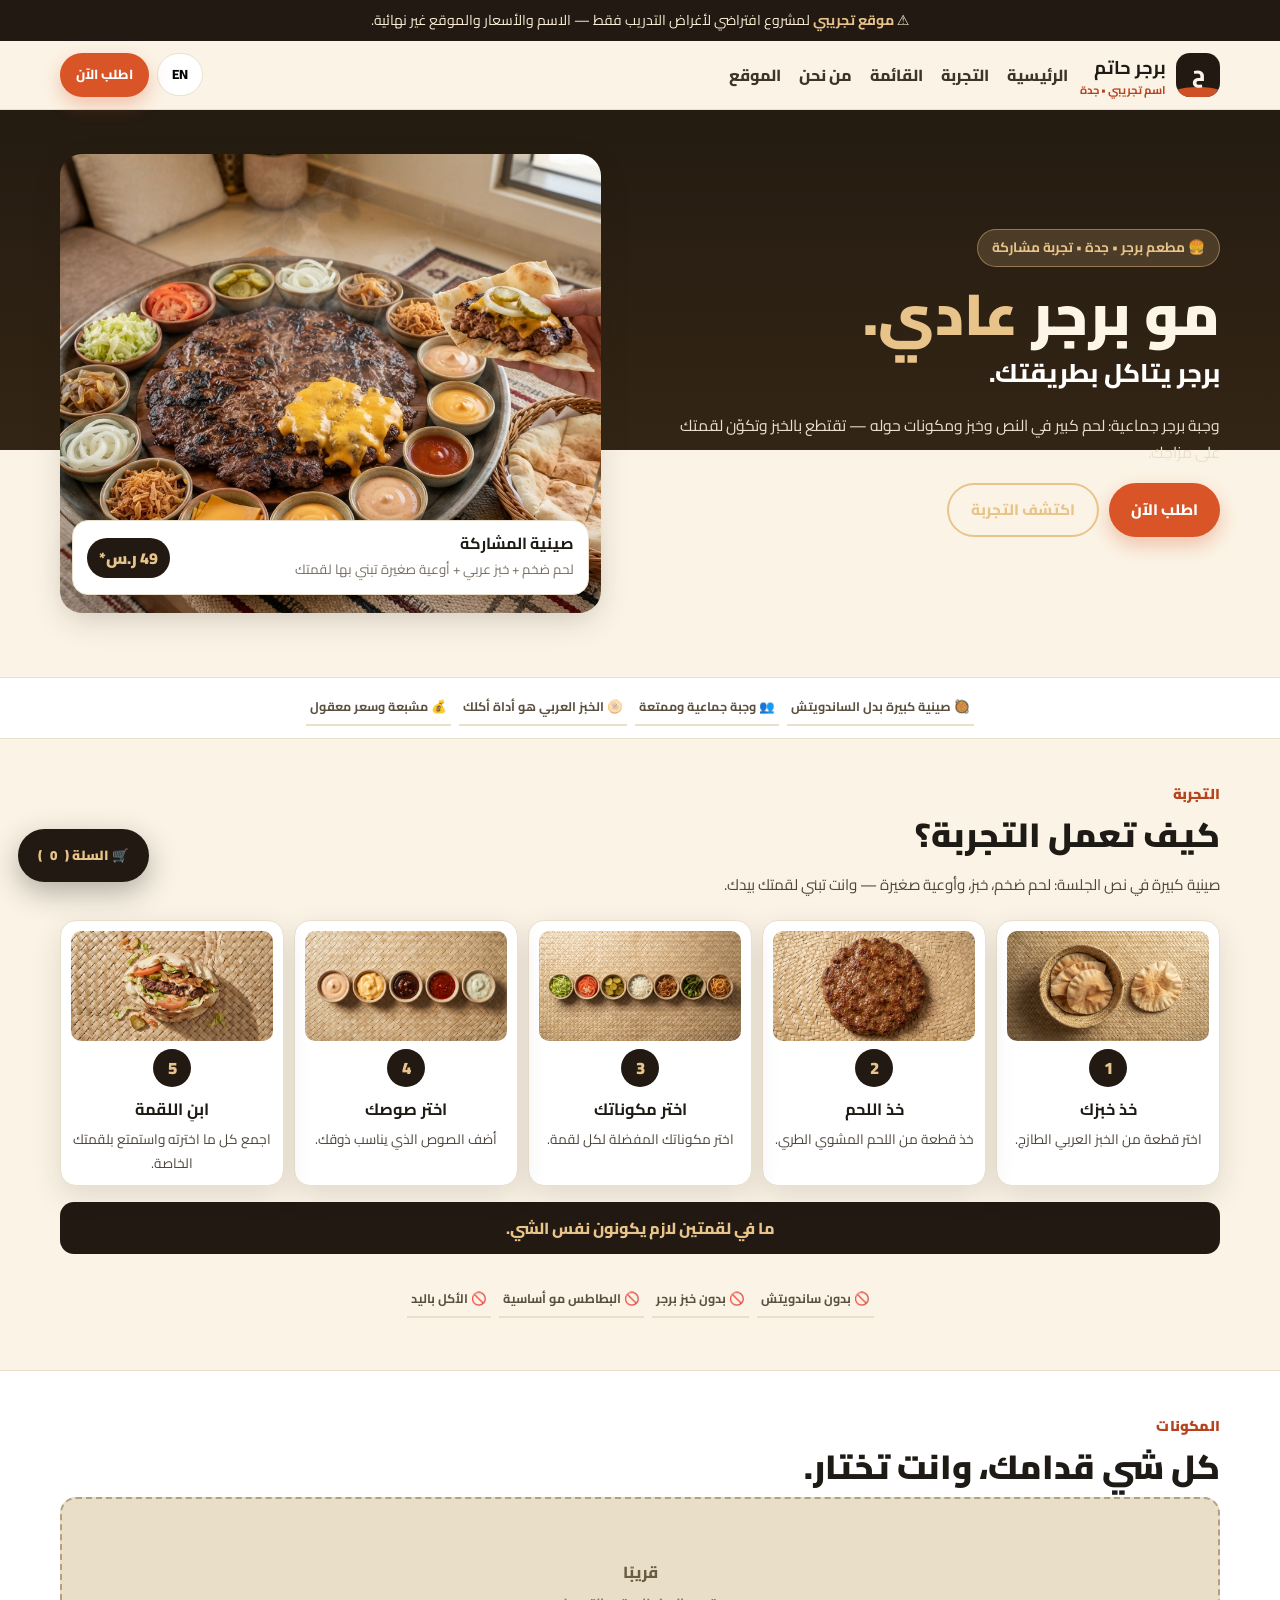
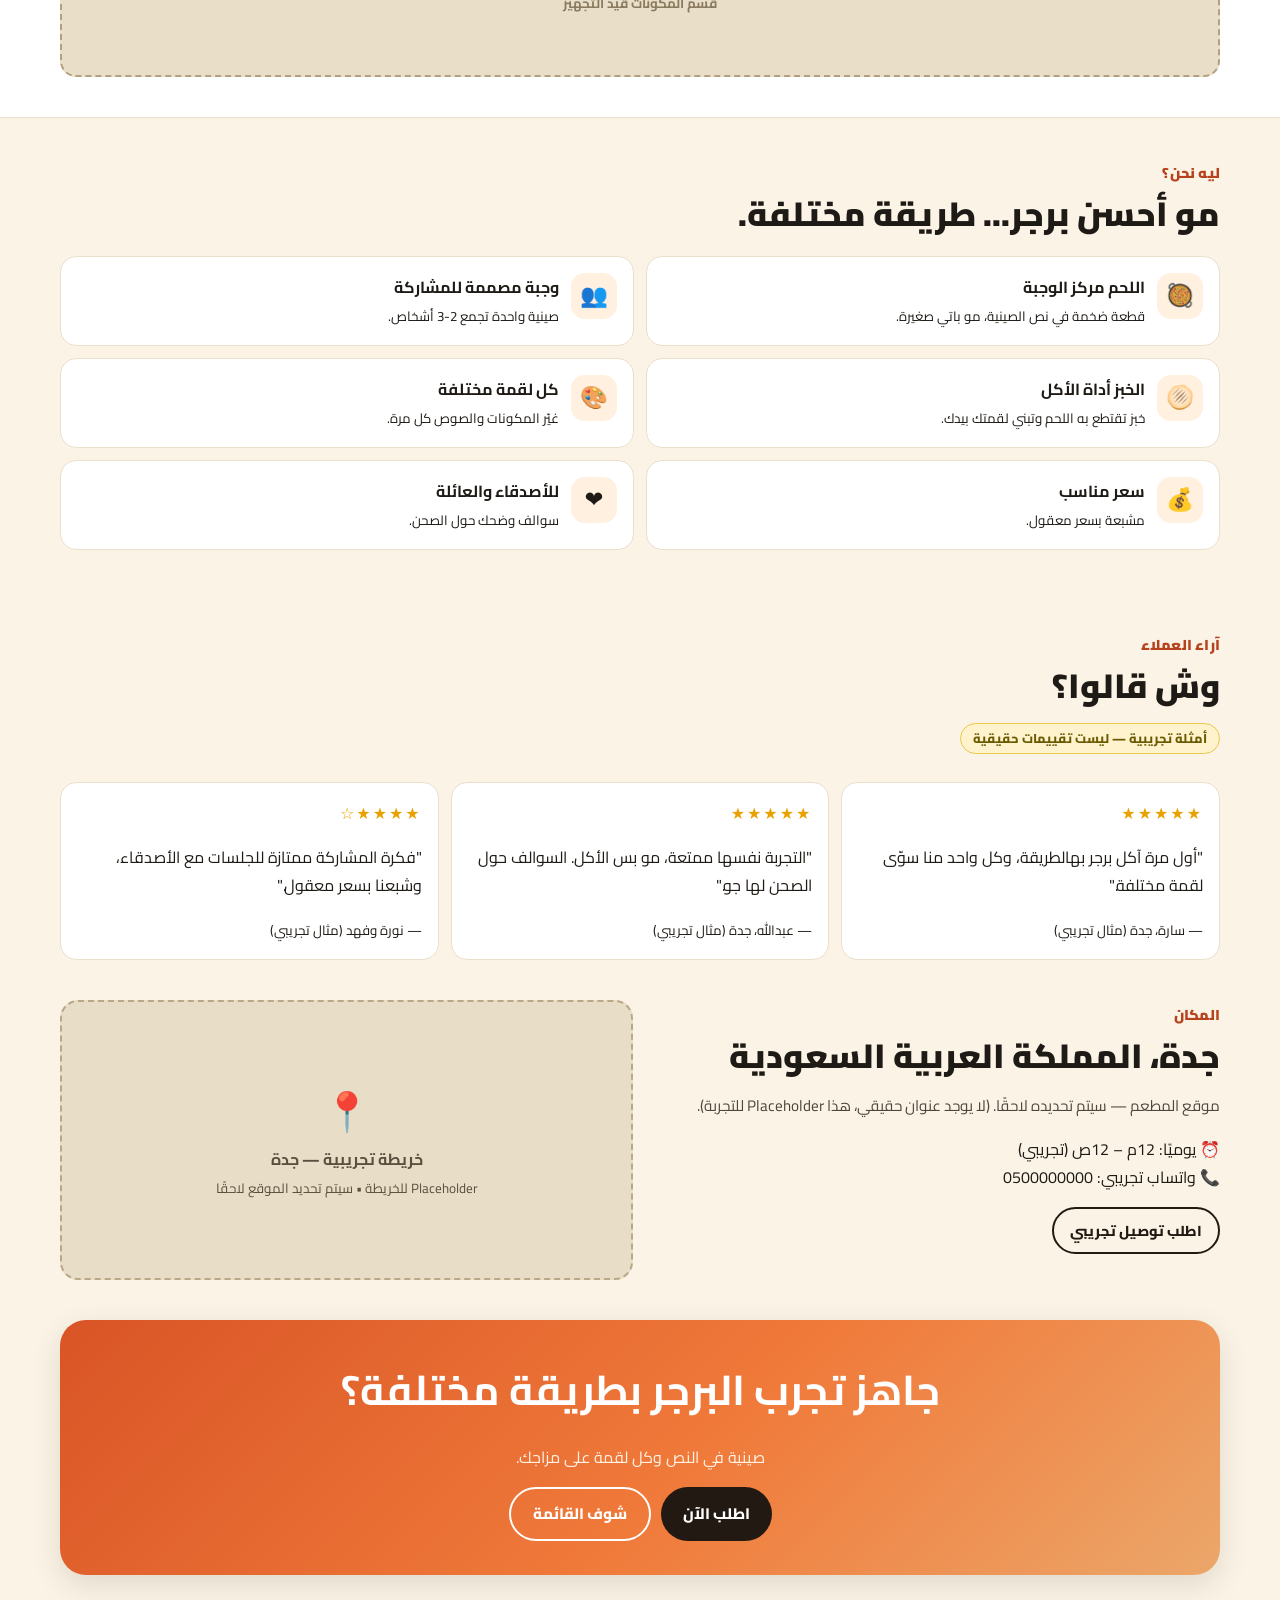
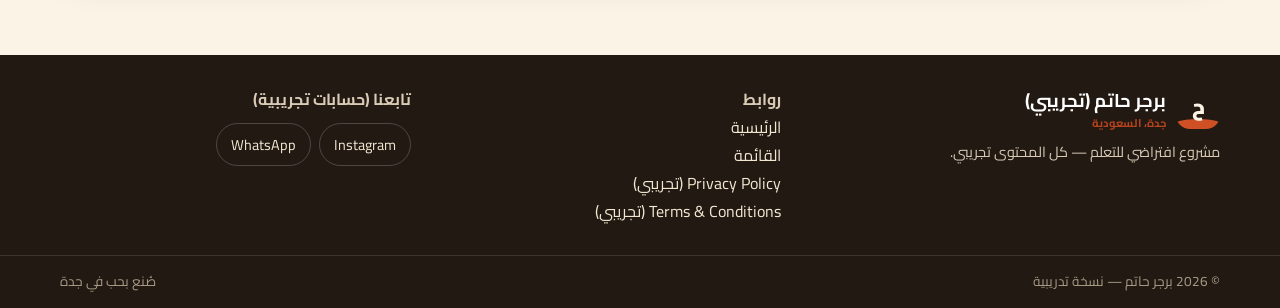
==== index.html @ 1744293d "الفوتر: حذف اطلب الآن وتيك توك + رابط واتساب حقيقي" ====
<!doctype html>
<html lang="ar" dir="rtl">
<head>
<meta charset="utf-8">
<meta name="viewport" content="width=device-width,initial-scale=1">
<title>مطعم برجر بطريقة مختلفة في جدة | برجر حاتم (اسم تجريبي)</title>
<meta name="description" content="جرّب البرجر بطريقة مختلفة في جدة. وجبة جماعية، لحم مشوي، خبز ومكونات تختار منها كل لقمة بطريقتك.">
<link rel="preconnect" href="https://fonts.googleapis.com">
<link rel="preconnect" href="https://fonts.gstatic.com" crossorigin>
<link href="https://fonts.googleapis.com/css2?family=Cairo:wght@400;500;700;800;900&display=swap" rel="stylesheet">
<link rel="stylesheet" href="assets/css/style.css">
<link rel="icon" href="data:image/svg+xml,<svg xmlns='http://www.w3.org/2000/svg' viewBox='0 0 100 100'><circle cx='50' cy='50' r='46' fill='%23211912'/><text x='50' y='66' font-size='48' text-anchor='middle' fill='%23E9C48A' font-family='sans-serif' font-weight='bold'>ح</text></svg>">
</head>
<body>
<a class="skip-link" href="#main">تخطي للمحتوى</a>
<div class="demo-bar">⚠️ <strong>موقع تجريبي</strong> لمشروع افتراضي لأغراض التدريب فقط — الاسم والأسعار والموقع غير نهائية.</div>

<header class="site-header">
  <div class="container header-inner">
    <a class="brand" href="index.html" aria-label="برجر حاتم - الرئيسية">
      <span class="brand-mark"><span>ح</span></span>
      <span><b data-en="HATEM BURGER (demo)">برجر حاتم</b><small>اسم تجريبي • جدة</small></span>
    </a>
    <nav class="main-nav" aria-label="التنقل الرئيسي">
      <a href="index.html" data-en="Home">الرئيسية</a>
      <a href="#tajriba" data-en="Experience">التجربة</a>
      <a href="menu.html" data-en="Menu">القائمة</a>
      <a href="#why" data-en="Why us">من نحن</a>
      <a href="#place" data-en="Location">الموقع</a>
    </nav>
    <div class="header-actions">
      <button id="langToggle" class="lang-toggle" aria-label="تبديل اللغة">EN</button>
      <a href="menu.html" class="btn btn-primary btn-sm" data-en="Order now">اطلب الآن</a>
      <button class="menu-btn" aria-expanded="false" aria-label="فتح القائمة">☰</button>
    </div>
  </div>
  <nav class="mobile-nav" aria-label="قائمة الجوال">
    <div class="container">
      <a href="index.html">الرئيسية</a>
      <a href="#tajriba">التجربة</a>
      <a href="menu.html">القائمة</a>
      <a href="#why">من نحن</a>
      <a href="#place">الموقع</a>
    </div>
  </nav>
</header>

<main id="main">
<!-- HERO -->
<section class="hero">
  <div class="container hero-grid">
    <div class="hero-copy">
      <span class="badge">🍔 مطعم برجر • جدة • تجربة مشاركة</span>
      <h1 data-en="Not a normal burger.">مو برجر <span class="accent">عادي.</span></h1>
      <p class="hero-sub" data-en="Burger eaten your way.">برجر يتاكل بطريقتك.</p>
      <p class="hero-desc">وجبة برجر جماعية: لحم كبير في النص وخبز ومكونات حوله — تقتطع بالخبز وتكوّن لقمتك على مزاجك.</p>
      <div class="hero-ctas">
        <a href="menu.html" class="btn btn-primary" data-en="Order now">اطلب الآن</a>
        <a href="#tajriba" class="btn btn-ghost" data-en="Discover experience">اكتشف التجربة</a>
      </div>
    </div>
    <div class="hero-media">
      <img src="assets/img/siniya.jpg" alt="صينية برجر حاتم: قطعة لحم ضخمة مشوية في المنتصف، جبن ذايب فوق جزء منها، وحولها الخبز وأوعية المكونات الصغيرة" fetchpriority="high">
      <div class="hero-card">
        <div style="flex:1"><b>صينية المشاركة</b><small>لحم ضخم + خبز عربي + أوعية صغيرة تبني بها لقمتك</small></div>
        <span class="price-chip">49 ر.س*</span>
      </div>
    </div>
  </div>
  <div style="height:34px"></div>
</section>

<!-- فهم سريع -->
<div class="quick-strip">
  <div class="container quick-grid">
    <div class="quick-item">🥘 صينية كبيرة بدل الساندويتش</div>
    <div class="quick-item">👥 وجبة جماعية وممتعة</div>
    <div class="quick-item">🫓 الخبز العربي هو أداة أكلك</div>
    <div class="quick-item">💰 مشبعة وسعر معقول</div>
  </div>
</div>

<!-- كيف تعمل التجربة -->
<section id="tajriba" class="block">
  <div class="container">
    <span class="kicker">التجربة</span>
    <h2 class="title" data-en="How does it work?">كيف تعمل التجربة؟</h2>
    <p class="lead">صينية كبيرة في نص الجلسة: لحم ضخم، خبز، وأوعية صغيرة — وانت تبني لقمتك بيدك.</p>
    <div class="steps5">
      <div class="step5 reveal"><img src="assets/img/step-bread.jpg" alt="سلة الخبز العربي" loading="lazy"><span class="n">1</span><h3>خذ خبزك</h3><p>اختر قطعة من الخبز العربي الطازج.</p></div>
      <div class="step5 reveal"><img src="assets/img/step-meat.jpg" alt="قطعة اللحم المشوي" loading="lazy"><span class="n">2</span><h3>خذ اللحم</h3><p>خذ قطعة من اللحم المشوي الطري.</p></div>
      <div class="step5 reveal"><img src="assets/img/step-toppings.jpg" alt="أوعية المكونات" loading="lazy"><span class="n">3</span><h3>اختر مكوناتك</h3><p>اختر مكوناتك المفضلة لكل لقمة.</p></div>
      <div class="step5 reveal"><img src="assets/img/step-sauce.jpg" alt="أوعية الصوصات" loading="lazy"><span class="n">4</span><h3>اختر صوصك</h3><p>أضف الصوص الذي يناسب ذوقك.</p></div>
      <div class="step5 reveal"><img src="assets/img/step-bite.jpg" alt="اللقمة الجاهزة بالخبز العربي" loading="lazy"><span class="n">5</span><h3>ابنِ اللقمة</h3><p>اجمع كل ما اخترته واستمتع بلقمتك الخاصة.</p></div>
    </div>
    <p class="note-line">ما في لقمتين لازم يكونون نفس الشي.</p>
    <div class="quick-grid" style="margin-top:14px">
      <div class="quick-item">🚫 بدون ساندويتش</div>
      <div class="quick-item">🚫 بدون خبز برجر</div>
      <div class="quick-item">🚫 البطاطس مو أساسية</div>
      <div class="quick-item">🚫 الأكل باليد</div>
    </div>
  </div>
</section>

<!-- المكونات -->
<section class="block" style="background:#fff;border-block:1px solid var(--line)">
  <div class="container">
    <span class="kicker">المكونات</span>
    <h2 class="title">كل شي قدامك، وانت تختار.</h2>
    <div class="img-ph">قريبًا<br><small>قسم المكونات قيد التجهيز</small></div>
  </div>
</section>

<!-- لماذا نحن -->
<section id="why" class="block">
  <div class="container">
    <span class="kicker">ليه نحن؟</span>
    <h2 class="title">مو أحسن برجر... طريقة مختلفة.</h2>
    <div class="why-grid">
      <div class="why reveal"><i>🥘</i><div><b>اللحم مركز الوجبة</b><br><small>قطعة ضخمة في نص الصينية، مو باتي صغيرة.</small></div></div>
      <div class="why reveal"><i>👥</i><div><b>وجبة مصممة للمشاركة</b><br><small>صينية واحدة تجمع 2-3 أشخاص.</small></div></div>
      <div class="why reveal"><i>🫓</i><div><b>الخبز أداة الأكل</b><br><small>خبز تقتطع به اللحم وتبني لقمتك بيدك.</small></div></div>
      <div class="why reveal"><i>🎨</i><div><b>كل لقمة مختلفة</b><br><small>غيّر المكونات والصوص كل مرة.</small></div></div>
      <div class="why reveal"><i>💰</i><div><b>سعر مناسب</b><br><small>مشبعة بسعر معقول.</small></div></div>
      <div class="why reveal"><i>❤️</i><div><b>للأصدقاء والعائلة</b><br><small>سوالف وضحك حول الصحن.</small></div></div>
    </div>
  </div>
</section>

<!-- آراء -->
<section class="block">
  <div class="container">
    <span class="kicker">آراء العملاء</span>
    <h2 class="title">وش قالوا؟</h2>
    <p><span class="demo-note">أمثلة تجريبية — ليست تقييمات حقيقية</span></p>
    <div class="reviews-grid">
      <div class="review reveal"><div class="stars">★★★★★</div><p>"أول مرة آكل برجر بهالطريقة، وكل واحد منا سوّى لقمة مختلفة."</p><small>— سارة، جدة (مثال تجريبي)</small></div>
      <div class="review reveal"><div class="stars">★★★★★</div><p>"التجربة نفسها ممتعة، مو بس الأكل. السوالف حول الصحن لها جو."</p><small>— عبدالله، جدة (مثال تجريبي)</small></div>
      <div class="review reveal"><div class="stars">★★★★☆</div><p>"فكرة المشاركة ممتازة للجلسات مع الأصدقاء، وشبعنا بسعر معقول."</p><small>— نورة وفهد (مثال تجريبي)</small></div>
    </div>
  </div>
</section>

<!-- المكان -->
<section id="place" class="block" style="padding-top:0">
  <div class="container place-grid">
    <div>
      <span class="kicker">المكان</span>
      <h2 class="title">جدة، المملكة العربية السعودية</h2>
      <p class="lead">موقع المطعم — سيتم تحديده لاحقًا. (لا يوجد عنوان حقيقي، هذا Placeholder للتجربة).</p>
      <p>⏰ يوميًا: 12م – 12ص (تجريبي)<br>📞 واتساب تجريبي: 0500000000</p>
      <a href="menu.html" class="btn btn-ghost btn-sm">اطلب توصيل تجريبي</a>
    </div>
    <div class="map-ph" role="img" aria-label="خريطة تجريبية لمنطقة جدة">
      <div><div style="font-size:2.4rem">📍</div><b>خريطة تجريبية — جدة</b><br><small>Placeholder للخريطة • سيتم تحديد الموقع لاحقًا</small></div>
    </div>
  </div>
</section>

<!-- CTA -->
<section class="block" style="padding-top:0">
  <div class="container">
    <div class="cta reveal">
      <h2>جاهز تجرب البرجر بطريقة مختلفة؟</h2>
      <p>صينية في النص وكل لقمة على مزاجك.</p>
      <div class="cta-row">
        <a href="menu.html" class="btn btn-primary">اطلب الآن</a>
        <a href="menu.html" class="btn btn-ghost">شوف القائمة</a>
      </div>
    </div>
  </div>
</section>
</main>

<footer>
  <div class="container footer-grid">
    <div><a class="brand" href="index.html" style="color:#fff"><span class="brand-mark"><span>ح</span></span><span><b>برجر حاتم (تجريبي)</b><small>جدة، السعودية</small></span></a>
    <p style="font-size:.9rem;margin-top:10px">مشروع افتراضي للتعلم — كل المحتوى تجريبي.</p></div>
    <div><b>روابط</b><br><a href="index.html">الرئيسية</a><br><a href="menu.html">القائمة</a><br><a href="#">Privacy Policy (تجريبي)</a><br><a href="#">Terms & Conditions (تجريبي)</a></div>
    <div><b>تابعنا (حسابات تجريبية)</b><div class="socials" style="margin-top:10px"><a href="#" aria-label="انستقرام تجريبي">Instagram</a><a href="https://wa.me/966507044082" aria-label="واتساب">WhatsApp</a></div></div>
  </div>
  <div class="copy"><div class="container" style="display:flex;justify-content:space-between;flex-wrap:wrap;gap:8px"><span>© <span class="js-year"></span> برجر حاتم — نسخة تدريبية</span><span>صُنع بحب في جدة</span></div></div>
</footer>

<button id="cartFab" class="cart-fab" aria-label="فتح السلة">🛒 السلة (<span class="cart-count">0</span>)</button>
<div id="cartDrawer" class="cart-drawer" role="dialog" aria-label="سلة الطلب التجريبية">
  <div class="cart-head"><b>سلتك (تجريبية)</b><button id="cartClose" class="lang-toggle">إغلاق ✕</button></div>
  <div id="cartItems" class="cart-items"></div>
  <div class="cart-foot"><div style="display:flex;justify-content:space-between;font-weight:900"><span>الإجمالي</span><span class="cart-total">0 ر.س</span></div><button id="checkoutBtn" class="btn btn-primary" style="width:100%;margin-top:10px">إتمام الطلب التجريبي</button></div>
</div>
<div id="toast" class="toast" role="status"></div>

<script src="assets/js/main.js"></script>
</body>
</html>
---- assets/css/style.css ----
/* مطعم تجريبي — لقمة برجر | Mobile First */
:root{
  --charcoal:#211912;
  --charcoal-2:#2E241A;
  --cream:#FBF4E6;
  --cream-2:#F3E7D1;
  --bread:#E9C48A;
  --accent:#D95426;
  --accent-dark:#B6431E;
  --olive:#5A6B3C;
  --ink:#1E1A15;
  --muted:#7A6F63;
  --card:#FFFFFF;
  --line:#EADFCB;
  --radius:18px;
  --shadow:0 10px 30px rgba(33,25,18,.12);
  --font:"Cairo","Tajawal","IBM Plex Sans Arabic",system-ui,-apple-system,"Segoe UI",Tahoma,Arial,sans-serif;
}
*{box-sizing:border-box}
html{scroll-behavior:smooth}
body{
  margin:0;font-family:var(--font);background:var(--cream);color:var(--ink);
  line-height:1.75;-webkit-font-smoothing:antialiased;
}
[dir="ltr"] body{letter-spacing:0}
img{max-width:100%;display:block}
a{color:inherit}
.container{width:min(1160px,92%);margin-inline:auto}
.skip-link{position:absolute;right:12px;top:-60px;background:var(--charcoal);color:#fff;padding:10px 16px;border-radius:10px;z-index:200;transition:.2s}
.skip-link:focus{top:12px;color:#fff}
/* شريط تجريبي */
.demo-bar{background:var(--charcoal);color:#FBEED6;font-size:.88rem;text-align:center;padding:8px 12px}
.demo-bar strong{color:var(--bread)}
/* هيدر */
.site-header{position:sticky;top:0;z-index:80;background:rgba(251,244,230,.92);backdrop-filter:blur(12px);border-bottom:1px solid var(--line)}
.header-inner{display:flex;align-items:center;gap:12px;padding:12px 0}
.brand{display:flex;align-items:center;gap:10px;text-decoration:none;font-weight:900}
.brand-mark{width:44px;height:44px;border-radius:14px;background:var(--charcoal);color:var(--cream);display:grid;place-items:center;font-weight:900;font-size:1.3rem;position:relative;overflow:hidden}
.brand-mark::after{content:"";position:absolute;inset:auto -10px -12px -10px;height:22px;background:var(--accent);border-radius:50% 50% 0 0;opacity:.95}
.brand-mark span{position:relative;z-index:1}
.brand small{display:block;font-weight:700;font-size:.7rem;color:var(--accent-dark);line-height:1;margin-top:2px}
.brand b{font-size:1.15rem;line-height:1}
.main-nav{display:none}
.header-actions{margin-inline-start:auto;display:flex;gap:8px;align-items:center}
.header-actions .btn{font-size:.82rem;padding:10px 16px;min-height:44px}
.btn{display:inline-flex;align-items:center;justify-content:center;gap:8px;border:0;cursor:pointer;text-decoration:none;font-family:inherit;font-weight:800;border-radius:999px;padding:12px 22px;font-size:.95rem;white-space:nowrap;transition:transform .15s ease,box-shadow .2s,background .2s;min-height:48px}
.btn:active{transform:scale(.97)}
.btn-primary{background:var(--accent);color:#fff;box-shadow:0 8px 20px rgba(217,84,38,.32)}
.btn-primary:hover{background:var(--accent-dark)}
.btn-ghost{background:transparent;color:var(--charcoal);border:2px solid var(--charcoal)}
.btn-ghost:hover{background:var(--charcoal);color:var(--cream)}
.btn-light{background:#fff;color:var(--charcoal);border:1px solid var(--line)}
.btn-sm{padding:9px 16px;min-height:42px;font-size:.9rem}
.lang-toggle{background:#fff;border:1px solid var(--line);border-radius:999px;padding:8px 14px;font-weight:800;cursor:pointer;font-family:inherit}
.menu-btn{background:var(--charcoal);color:#fff;border:0;border-radius:12px;width:48px;height:48px;font-size:1.3rem;cursor:pointer}
.mobile-nav{display:none;border-top:1px solid var(--line);background:var(--cream);padding:10px 4%}
.mobile-nav.open{display:block}
.mobile-nav a{display:block;padding:12px 8px;text-decoration:none;font-weight:800;border-bottom:1px dashed var(--line)}
/* هيرو */
.hero{position:relative;overflow:hidden;background:linear-gradient(180deg,#241B11 0%,#332515 60%,#FBF4E6 60%,#FBF4E6 100%)}
.hero-grid{display:grid;gap:22px;padding:28px 0 10px}
.hero-copy{color:#FDF6E8}
.badge{display:inline-flex;align-items:center;gap:8px;background:rgba(233,196,138,.18);border:1px solid rgba(233,196,138,.45);color:var(--bread);border-radius:999px;padding:6px 14px;font-size:.85rem;font-weight:700}
.hero h1{font-size:clamp(2.2rem,8vw,3.6rem);line-height:1.15;margin:14px 0 4px;font-weight:900}
.hero h1 .accent{color:var(--bread)}
.hero-sub{font-size:clamp(1.15rem,4.5vw,1.6rem);font-weight:800;color:#fff;margin:0}
.hero-desc{color:#EADFCB;font-size:.98rem;max-width:34rem}
.hero-ctas{display:flex;gap:10px;flex-wrap:wrap;margin-top:16px}
.hero-ctas .btn-ghost{border-color:var(--bread);color:var(--bread)}
.hero-ctas .btn-ghost:hover{background:var(--bread);color:var(--charcoal)}
.hero-points{display:flex;gap:8px;flex-wrap:wrap;margin-top:16px;list-style:none;padding:0}
.hero-points li{background:rgba(255,255,255,.1);border:1px solid rgba(255,255,255,.18);padding:6px 12px;border-radius:999px;font-size:.85rem;color:#FFF3DD}
.hero-media{position:relative}
.hero-media img{border-radius:22px;box-shadow:var(--shadow);aspect-ratio:4/3.4;object-fit:cover;width:100%}
.hero-card{position:absolute;bottom:-18px;right:12px;left:12px;background:#fff;border-radius:16px;box-shadow:var(--shadow);display:flex;gap:12px;align-items:center;padding:12px 14px;border:1px solid var(--line)}
.hero-card img{width:64px;height:64px;border-radius:12px;object-fit:cover}
.hero-card b{display:block;line-height:1.3}
.hero-card small{color:var(--muted)}
.price-chip{background:var(--charcoal);color:var(--bread);font-weight:900;border-radius:999px;padding:6px 12px;white-space:nowrap}
/* شريط فهم سريع */
.quick-strip{background:#fff;border-block:1px solid var(--line)}
.quick-grid{display:flex;gap:8px;padding:12px 0;overflow-x:auto;scrollbar-width:none}
.quick-grid::-webkit-scrollbar{display:none}
.quick-item{display:inline-flex;gap:6px;align-items:center;background:transparent;border:0;border-bottom:2px solid var(--line);border-radius:0;padding:6px 4px;font-weight:700;font-size:.78rem;white-space:nowrap;flex-shrink:0;color:#5B4F3F}
.quick-item i{display:none}
/* أقسام */
section.block{padding:40px 0}
.kicker{color:var(--accent-dark);font-weight:900;letter-spacing:.2px;font-size:.9rem}
h2.title{font-size:clamp(1.4rem,5.5vw,2.1rem);line-height:1.3;margin:6px 0 8px;font-weight:900}
.lead{color:#4E463C;max-width:44rem;font-size:.95rem}
.grid-3{display:grid;gap:14px;margin-top:22px}
.steps5{display:grid;gap:10px;margin-top:22px}
.step5{background:#fff;border:1px solid var(--line);border-radius:16px;padding:10px;text-align:center;box-shadow:var(--shadow)}
.step5 img{width:100%;height:110px;object-fit:cover;border-radius:10px;margin-bottom:8px}
.step5 .n{display:inline-grid;place-items:center;width:38px;height:38px;border-radius:50%;background:var(--charcoal);color:var(--bread);font-weight:900;font-size:1.05rem;margin-bottom:8px}
.step5 h3{margin:0 0 4px;font-size:1.02rem}
.step5 p{margin:0;font-size:.85rem;color:#4E463C}
.step-card{background:#fff;border:1px solid var(--line);border-radius:var(--radius);overflow:hidden;box-shadow:var(--shadow);transition:transform .2s}
.step-card:hover{transform:translateY(-4px)}
.step-card img{height:210px;width:100%;object-fit:cover}
.step-body{padding:16px 16px 18px}
.step-num{font-weight:900;color:var(--accent);font-size:.9rem}
.step-body h3{margin:4px 0 6px;font-size:1.25rem}
.note-line{margin-top:16px;background:var(--charcoal);color:var(--bread);border-radius:14px;padding:12px 16px;font-weight:800;text-align:center}
/* وجبة جماعية */
.shared{background:var(--charcoal);color:#F7EDD8;border-radius:28px;overflow:hidden}
.shared-grid{display:grid;gap:0}
.shared img{width:100%;height:320px;object-fit:cover}
.shared-copy{padding:26px 22px}
.shared-copy h2{color:#fff}
.pills{display:flex;gap:8px;flex-wrap:wrap;margin-top:14px}
.pills span{border:1px solid rgba(233,196,138,.5);color:var(--bread);border-radius:999px;padding:7px 14px;font-size:.9rem;font-weight:700}
/* مكونات */
.ing-grid{display:grid;grid-template-columns:repeat(2,1fr);gap:12px;margin-top:20px}
.ing{background:#fff;border:1px solid var(--line);border-radius:16px;padding:12px;display:flex;gap:12px;align-items:center;opacity:0;transform:translateY(18px);transition:.6s}
.ing.visible{opacity:1;transform:none}
.ing img{width:62px;height:62px;border-radius:14px;object-fit:cover;flex-shrink:0}
.ing b{display:block;line-height:1.3}
.ing small{color:var(--muted);font-size:.85rem}
.formula{text-align:center;margin-top:18px;font-weight:900;font-size:1.2rem;background:#fff;border:1px dashed var(--accent);border-radius:14px;padding:12px;color:var(--accent-dark)}
/* مزاج */
.mood{background:linear-gradient(180deg,#FBF4E6,#F6E9D2);border-block:1px solid var(--line)}
.mood-tabs{display:flex;gap:8px;overflow:auto;padding:6px 2px 12px;scrollbar-width:none}
.mood-tabs button{flex-shrink:0;border:1px solid var(--line);background:#fff;border-radius:999px;padding:10px 18px;font-family:inherit;font-weight:800;cursor:pointer;min-height:46px}
.mood-tabs button.active{background:var(--charcoal);color:var(--bread);border-color:var(--charcoal)}
.mood-card{background:#fff;border-radius:20px;overflow:hidden;display:grid;box-shadow:var(--shadow);border:1px solid var(--line)}
.mood-card img{min-height:240px;object-fit:cover;width:100%;height:100%}
.mood-info{padding:20px}
.mood-info h3{margin:0 0 8px;font-size:1.5rem}
.tags{display:flex;gap:6px;flex-wrap:wrap;margin-top:12px}
.tags span{background:var(--cream);border:1px solid var(--line);border-radius:999px;padding:4px 12px;font-size:.85rem}
/* لماذا */
.why-grid{display:grid;gap:12px;margin-top:20px}
.why{background:#fff;border:1px solid var(--line);border-radius:16px;padding:16px;display:flex;gap:12px}
.why i{width:46px;height:46px;border-radius:14px;background:#FFF0DF;display:grid;place-items:center;font-size:1.4rem;font-style:normal;flex-shrink:0}
/* أسعار */
.price-grid{display:grid;gap:14px;margin-top:20px}
.price-card{background:#fff;border:1px solid var(--line);border-radius:20px;padding:20px;position:relative;box-shadow:var(--shadow)}
.price-card.featured{background:var(--charcoal);color:#FBEFD9;border-color:var(--charcoal);transform:scale(1.01)}
.price-card h3{margin:0}
.price{font-size:2.2rem;font-weight:900;margin:8px 0}
.price small{font-size:1rem;font-weight:700}
.price-card ul{padding:0;list-style:none;margin:12px 0;color:inherit}
.price-card ul li{padding:6px 0;border-bottom:1px dashed var(--line)}
.disclaimer{font-size:.85rem;color:var(--muted);background:#fff;border:1px solid var(--line);border-radius:12px;padding:10px 14px;margin-top:14px}
/* آراء */
.reviews-grid{display:grid;gap:12px;margin-top:20px}
.review{background:#fff;border:1px solid var(--line);border-radius:16px;padding:16px}
.stars{color:#E9A100;letter-spacing:2px}
.demo-note{display:inline-block;background:#FFF3CD;border:1px solid #EAC84B;color:#6B5A00;border-radius:999px;padding:3px 12px;font-size:.8rem;font-weight:800;margin-bottom:8px}
/* مكان */
.place-grid{display:grid;gap:14px}
.map-ph{background:#E8DDC6;border:2px dashed #B9A888;border-radius:18px;min-height:280px;display:grid;place-items:center;text-align:center;padding:24px;color:#5B4F3F}
/* CTA */
.cta{background:linear-gradient(135deg,var(--accent) 0%,#F07A3A 55%,#E9C48A 130%);border-radius:26px;color:#fff;padding:34px 22px;text-align:center;box-shadow:var(--shadow)}
.cta h2{font-size:clamp(1.6rem,6vw,2.6rem);margin:0 0 8px}
.cta p{color:#FFF3E6}
.cta-row{display:flex;gap:10px;justify-content:center;flex-wrap:wrap;margin-top:16px}
.cta .btn-primary{background:var(--charcoal);box-shadow:none}
.cta .btn-ghost{border-color:#fff;color:#fff}
/* فوتر */
footer{background:var(--charcoal);color:#D9CBB6;margin-top:40px}
.footer-grid{display:grid;gap:18px;padding:30px 0}
footer a{color:#F3E7D1;text-decoration:none}
.socials{display:flex;gap:8px;flex-wrap:wrap}
.socials a{border:1px solid rgba(255,255,255,.2);border-radius:999px;padding:8px 14px;font-size:.9rem}
.copy{border-top:1px solid rgba(255,255,255,.12);padding:14px 0;font-size:.85rem;color:#A99B86;display:flex;gap:10px;flex-wrap:wrap;justify-content:space-between}
/* سلة */
.cart-fab{position:fixed;bottom:18px;left:18px;z-index:90;background:var(--charcoal);color:var(--bread);border:0;border-radius:999px;padding:14px 20px;font-family:inherit;font-weight:900;cursor:pointer;box-shadow:0 10px 30px rgba(0,0,0,.3);display:flex;gap:8px;align-items:center}
.cart-drawer{position:fixed;inset:auto 0 0 0;z-index:100;background:#fff;border-radius:22px 22px 0 0;box-shadow:0 -10px 40px rgba(0,0,0,.25);max-height:82vh;display:none;flex-direction:column;overflow:hidden}
.cart-drawer.open{display:flex}
.cart-head{display:flex;align-items:center;justify-content:space-between;padding:16px 18px;border-bottom:1px solid var(--line)}
.cart-items{overflow:auto;padding:12px 18px;display:grid;gap:10px}
.cart-item{display:flex;gap:10px;align-items:center;border:1px solid var(--line);border-radius:14px;padding:8px}
.cart-item img{width:56px;height:56px;border-radius:10px;object-fit:cover}
.cart-foot{padding:14px 18px;border-top:1px solid var(--line);background:var(--cream)}
.toast{position:fixed;bottom:82px;right:50%;transform:translateX(50%) scale(.9);background:var(--charcoal);color:#fff;padding:10px 18px;border-radius:999px;opacity:0;transition:.25s;z-index:120;font-weight:700;white-space:nowrap}
.toast.show{opacity:1;transform:translateX(50%) scale(1)}
/* صفحات */
.page-hero{background:var(--charcoal);color:#FBF0D9;padding:34px 0}
.page-hero h1{margin:6px 0;font-size:clamp(1.8rem,7vw,2.8rem)}
.filters{display:flex;gap:8px;overflow:auto;padding:16px 0;position:sticky;top:64px;background:var(--cream);z-index:20}
.filters button{flex-shrink:0;border-radius:999px;border:1px solid var(--line);background:#fff;padding:10px 18px;font-family:inherit;font-weight:800;cursor:pointer}
.filters button.active{background:var(--charcoal);color:var(--bread)}
.menu-grid{display:grid;gap:14px;padding-bottom:20px}
.dish{background:#fff;border:1px solid var(--line);border-radius:18px;overflow:hidden;transition:transform .18s}
.dish:hover{transform:translateY(-3px)}
.dish img{height:190px;width:100%;object-fit:cover}
.dish-body{padding:14px 14px 16px}
.dish-body h3{margin:0 0 4px}
.dish-meta{display:flex;align-items:center;justify-content:space-between;margin-top:10px}
.dish-price{font-weight:900;font-size:1.15rem;color:var(--accent-dark)}
.add-btn{background:var(--accent);color:#fff;border:0;border-radius:999px;padding:9px 18px;font-family:inherit;font-weight:800;cursor:pointer;min-height:42px}
.add-btn:hover{background:var(--accent-dark)}
/* طلب */
.order-grid{display:grid;gap:14px;margin:18px 0 30px}
.opt-card{background:#fff;border:1px solid var(--line);border-radius:18px;padding:16px}
.opt-card h3{margin:0 0 10px}
.chips{display:flex;gap:8px;flex-wrap:wrap}
.chips label{border:1px solid var(--line);border-radius:999px;padding:8px 14px;cursor:pointer;font-weight:700;background:var(--cream)}
.chips input{display:none}
.chips input:checked + span{font-weight:900}
.chips label:has(input:checked){background:var(--charcoal);color:var(--bread);border-color:var(--charcoal)}
input[type=range]{width:100%;accent-color:var(--accent)}
.summary{position:sticky;bottom:12px;background:var(--charcoal);color:#FBEED6;border-radius:18px;padding:18px;box-shadow:var(--shadow)}
.summary img{border-radius:14px;height:170px;width:100%;object-fit:cover}
.total-row{display:flex;justify-content:space-between;font-weight:900;font-size:1.2rem;margin-top:10px}
/* reveal */
.reveal{opacity:0;transform:translateY(22px);transition:.7s}
.reveal.visible{opacity:1;transform:none}
:focus-visible{outline:3px solid var(--accent);outline-offset:2px}
/* تركيز على أجزاء صورة الصينية */
.focus-meat{object-position:48% 58%}
.focus-bowls{object-position:22% 52%}
.focus-bread{object-position:86% 78%}
.focus-bite{object-position:84% 28%}
.focus-cheese{object-position:55% 74%}
/* صندوق صورة مؤقت: يبدّله المالك بصورته يدويًا */
.img-ph{background:#E9DFC9;border:2px dashed #B49F7E;border-radius:16px;min-height:180px;display:flex;flex-direction:column;gap:6px;align-items:center;justify-content:center;text-align:center;color:#6B5B42;font-weight:800;padding:24px}
.img-ph small{font-weight:700;color:#8A7A5F}
@media(min-width:760px){
  .main-nav{display:flex;gap:18px;align-items:center}
  .main-nav a{text-decoration:none;font-weight:800;color:#3E352A}
  .main-nav a:hover{color:var(--accent-dark)}
  .menu-btn,.mobile-nav{display:none!important}
  .hero-grid{grid-template-columns:1.05fr .95fr;align-items:center;padding:44px 0 30px}
  .hero-card{bottom:18px}
  .quick-grid{justify-content:center;flex-wrap:wrap;overflow:visible}
  .grid-3{grid-template-columns:repeat(3,1fr)}
  .steps5{grid-template-columns:repeat(5,1fr)}
  .shared-grid{grid-template-columns:1fr 1fr;align-items:stretch}
  .shared img{height:100%;min-height:420px}
  .ing-grid{grid-template-columns:repeat(3,1fr)}
  .mood-card{grid-template-columns:1fr 1fr}
  .why-grid{grid-template-columns:repeat(2,1fr)}
  .price-grid{grid-template-columns:repeat(3,1fr)}
  .reviews-grid{grid-template-columns:repeat(3,1fr)}
  .place-grid{grid-template-columns:1fr 1fr}
  .footer-grid{grid-template-columns:1.2fr 1fr 1fr}
  .menu-grid{grid-template-columns:repeat(3,1fr)}
  .order-grid{grid-template-columns:1.4fr .8fr;align-items:start}
  .cart-drawer{inset:auto auto 0 0;width:420px;border-radius:0}
}
@media(min-width:1100px){
  .ing-grid{grid-template-columns:repeat(5,1fr)}
  .ing:nth-child(n){grid-column:span 1}
}
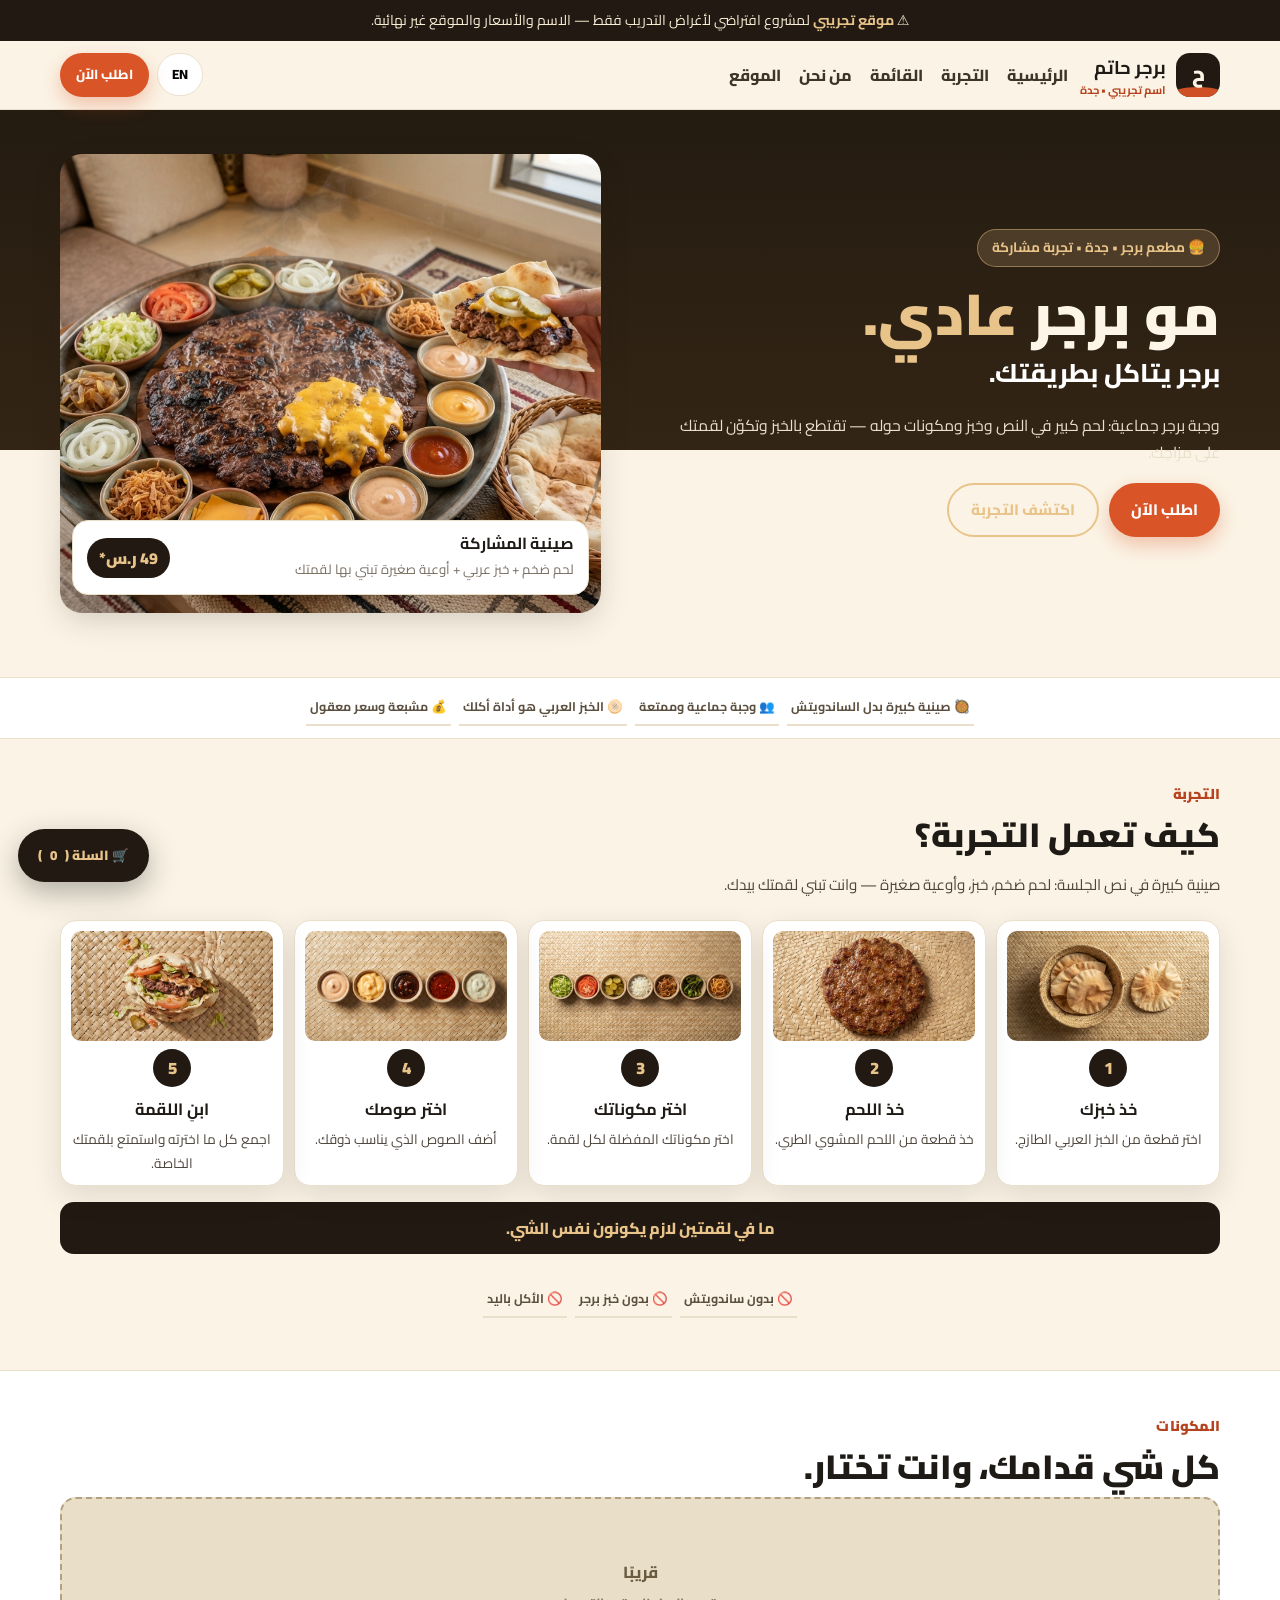
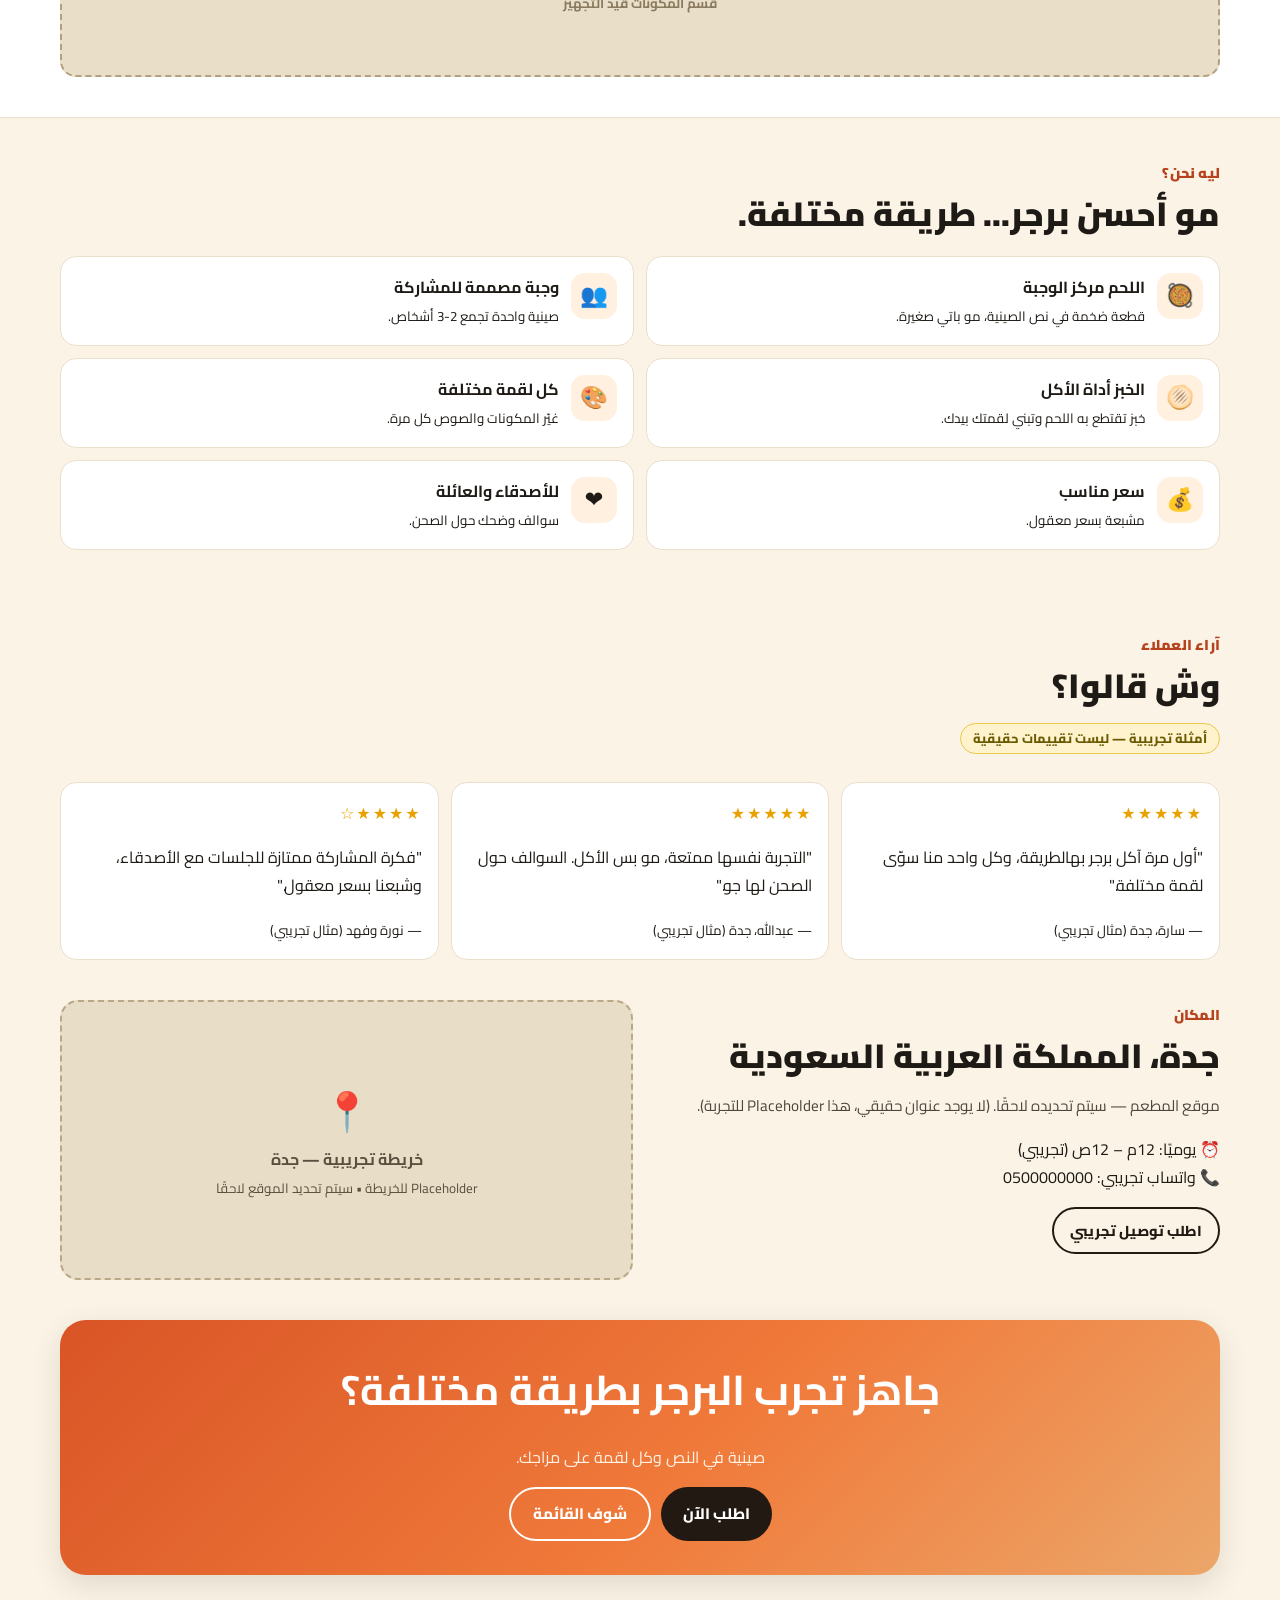
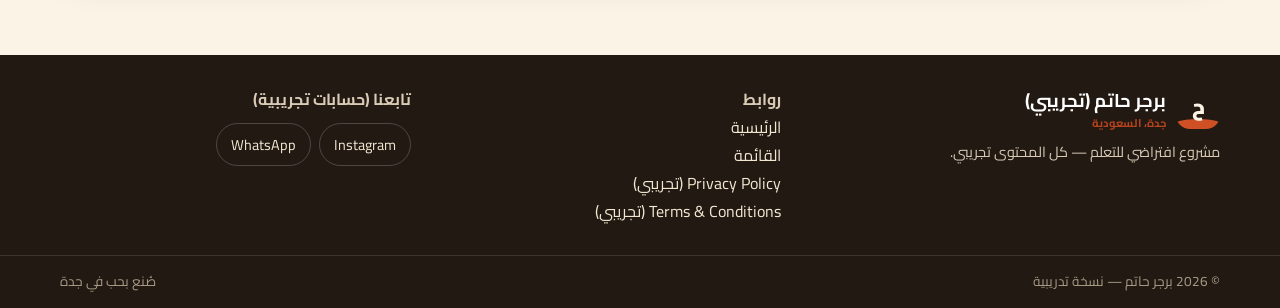
==== commit 6d499459: "حذف جملة البطاطس مو أساسية" ====
--- a/index.html
+++ b/index.html
@@ -97,7 +97,6 @@
     <div class="quick-grid" style="margin-top:14px">
       <div class="quick-item">🚫 بدون ساندويتش</div>
       <div class="quick-item">🚫 بدون خبز برجر</div>
-      <div class="quick-item">🚫 البطاطس مو أساسية</div>
       <div class="quick-item">🚫 الأكل باليد</div>
     </div>
   </div>
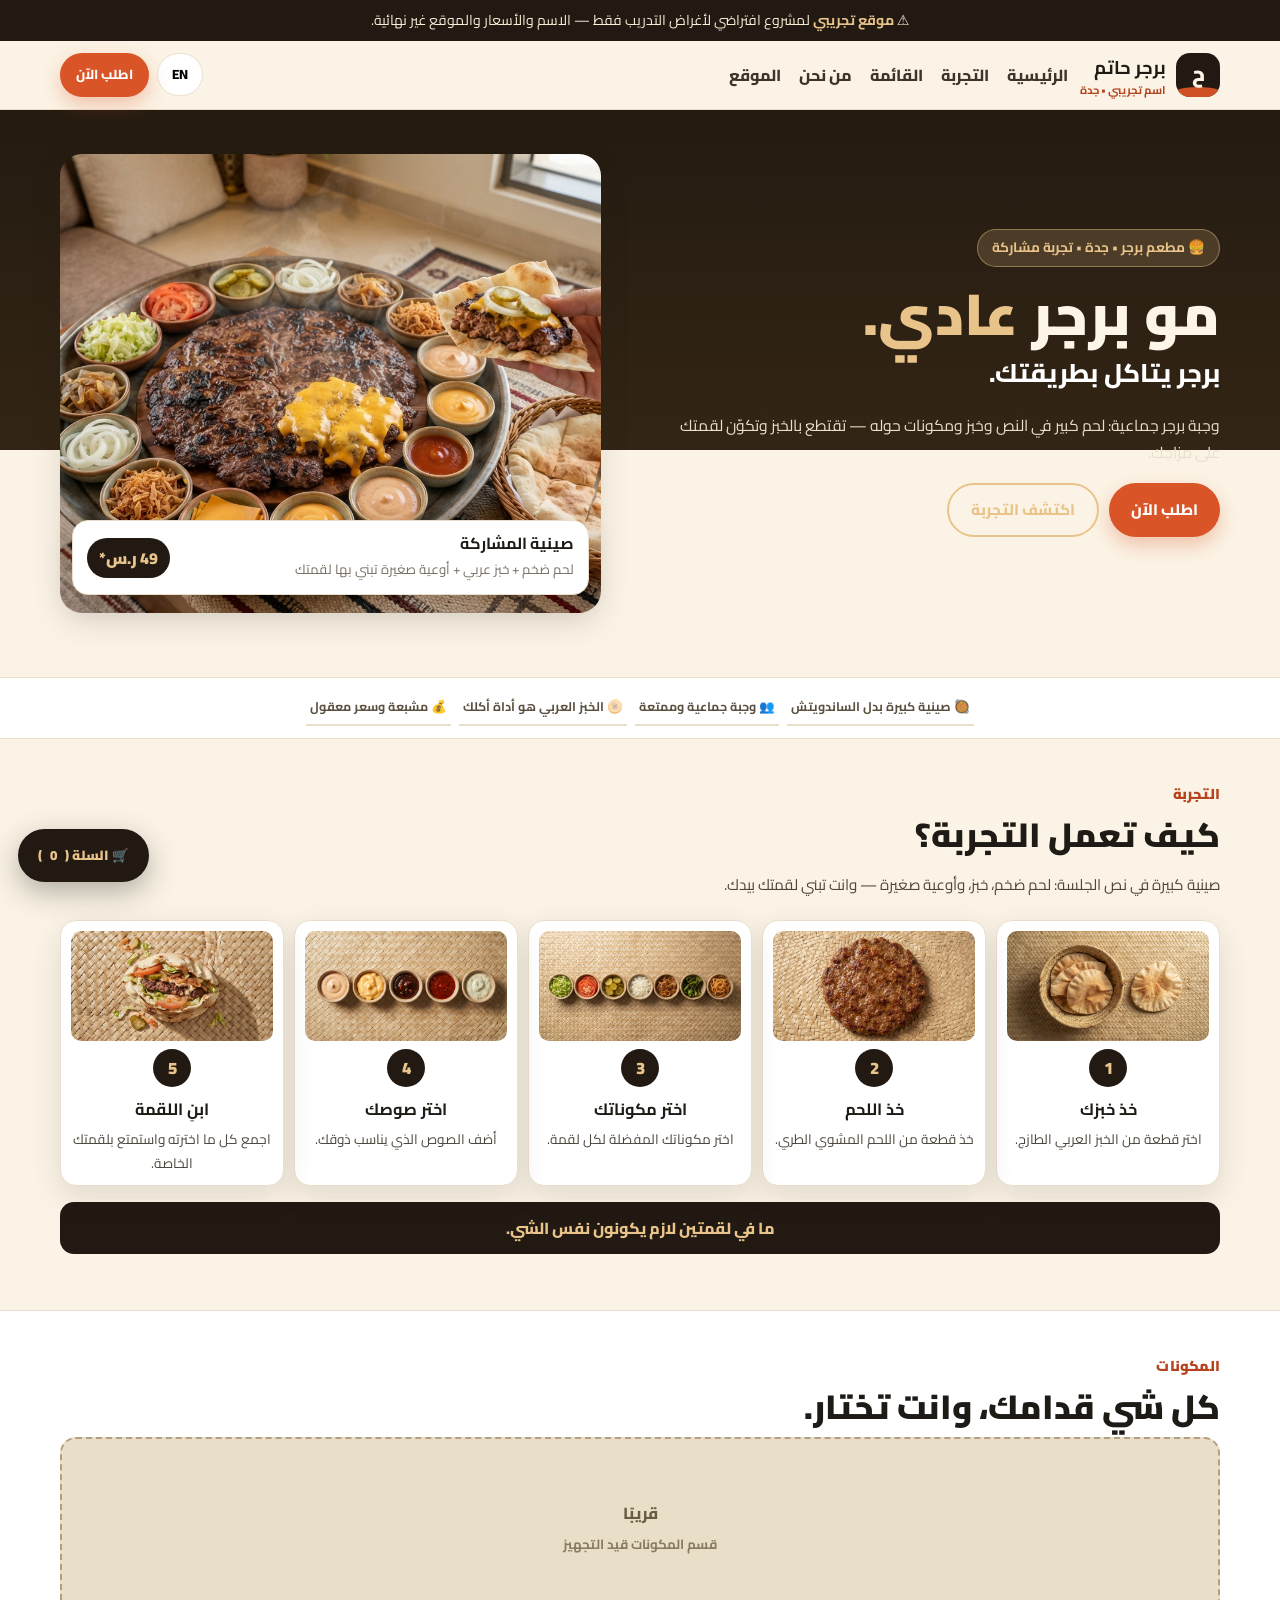
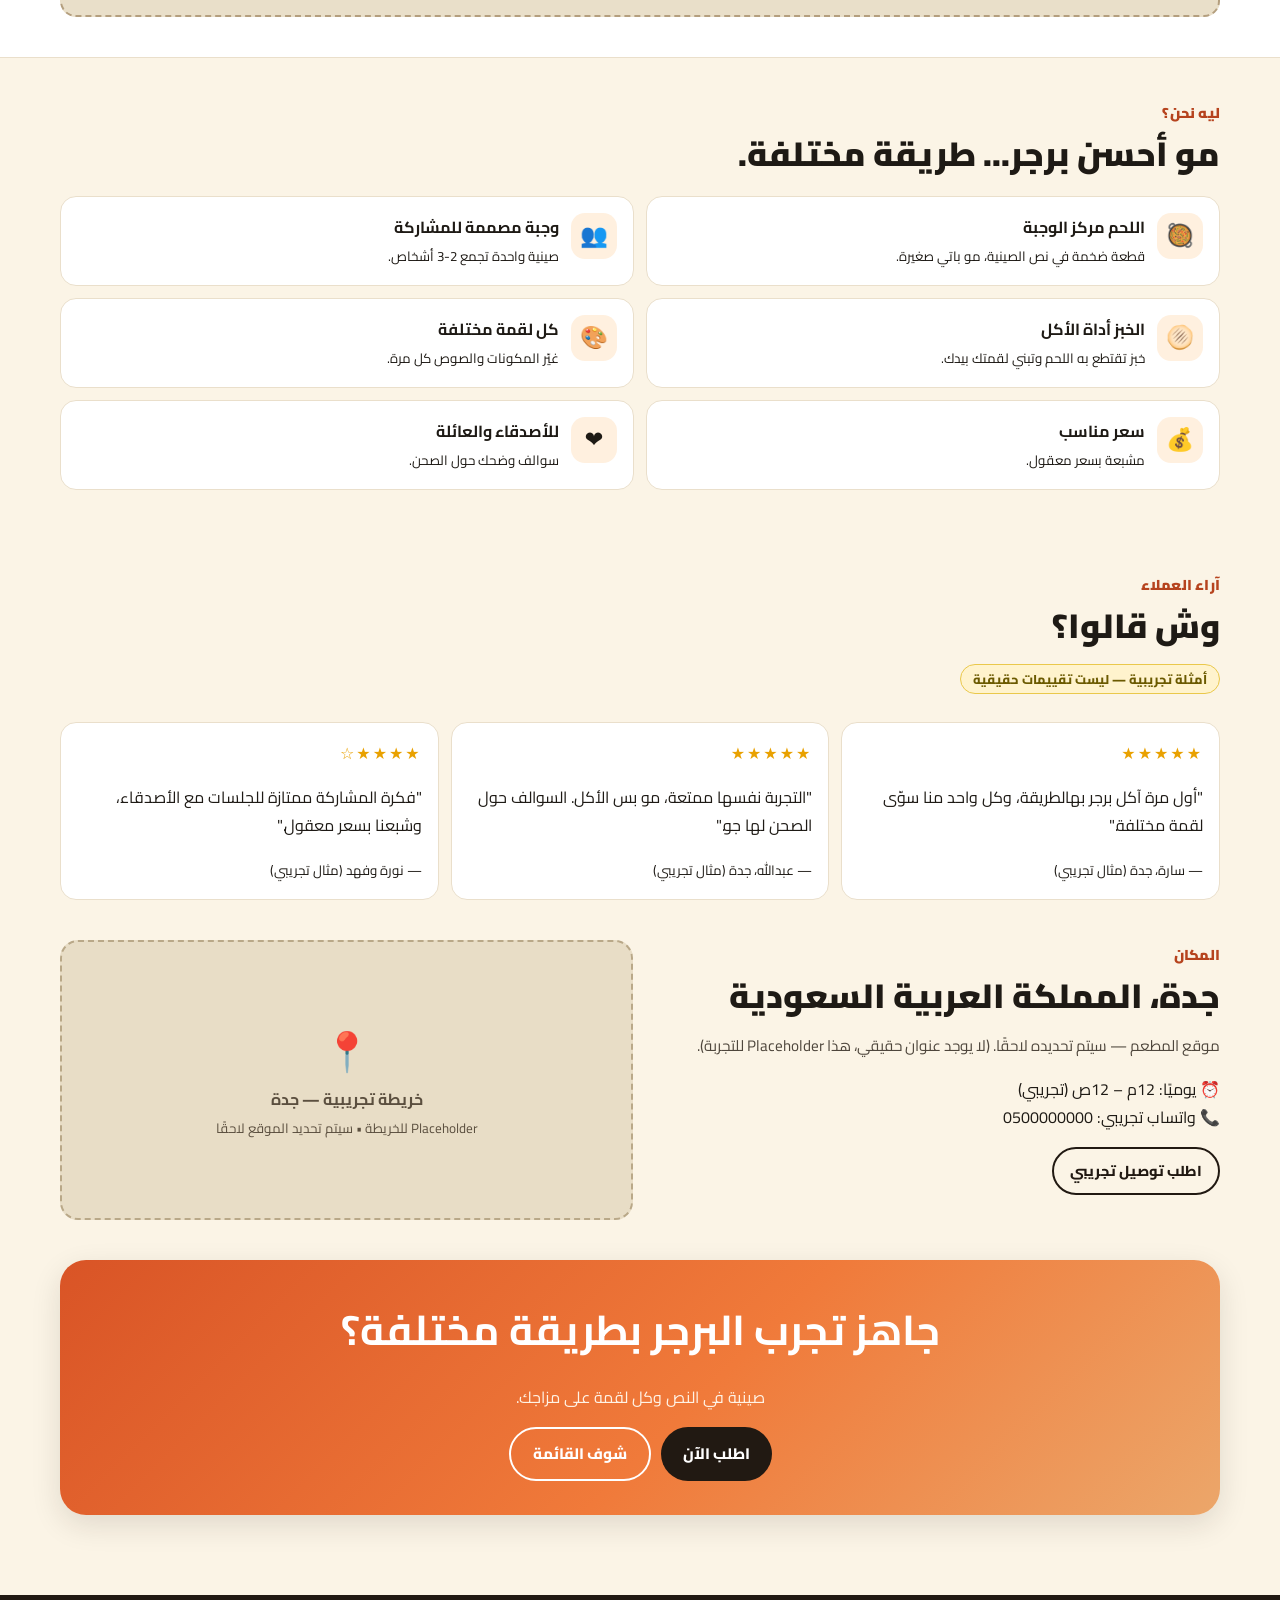
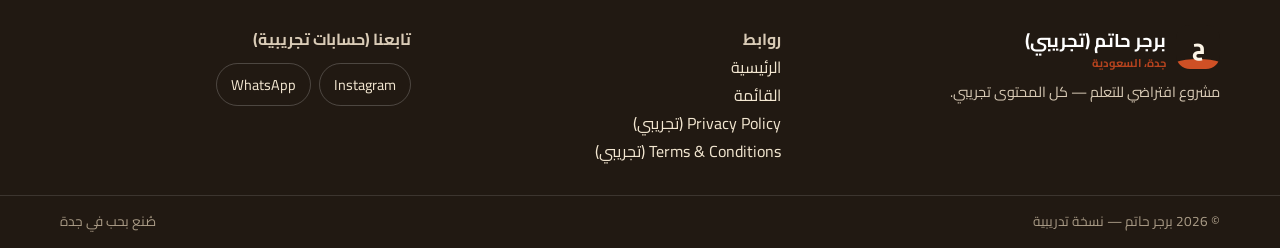
==== commit 02d190b9: "حذف سطر الممنوعات من قسم التجربة" ====
--- a/index.html
+++ b/index.html
@@ -94,11 +94,6 @@
       <div class="step5 reveal"><img src="assets/img/step-bite.jpg" alt="اللقمة الجاهزة بالخبز العربي" loading="lazy"><span class="n">5</span><h3>ابنِ اللقمة</h3><p>اجمع كل ما اخترته واستمتع بلقمتك الخاصة.</p></div>
     </div>
     <p class="note-line">ما في لقمتين لازم يكونون نفس الشي.</p>
-    <div class="quick-grid" style="margin-top:14px">
-      <div class="quick-item">🚫 بدون ساندويتش</div>
-      <div class="quick-item">🚫 بدون خبز برجر</div>
-      <div class="quick-item">🚫 الأكل باليد</div>
-    </div>
   </div>
 </section>
 
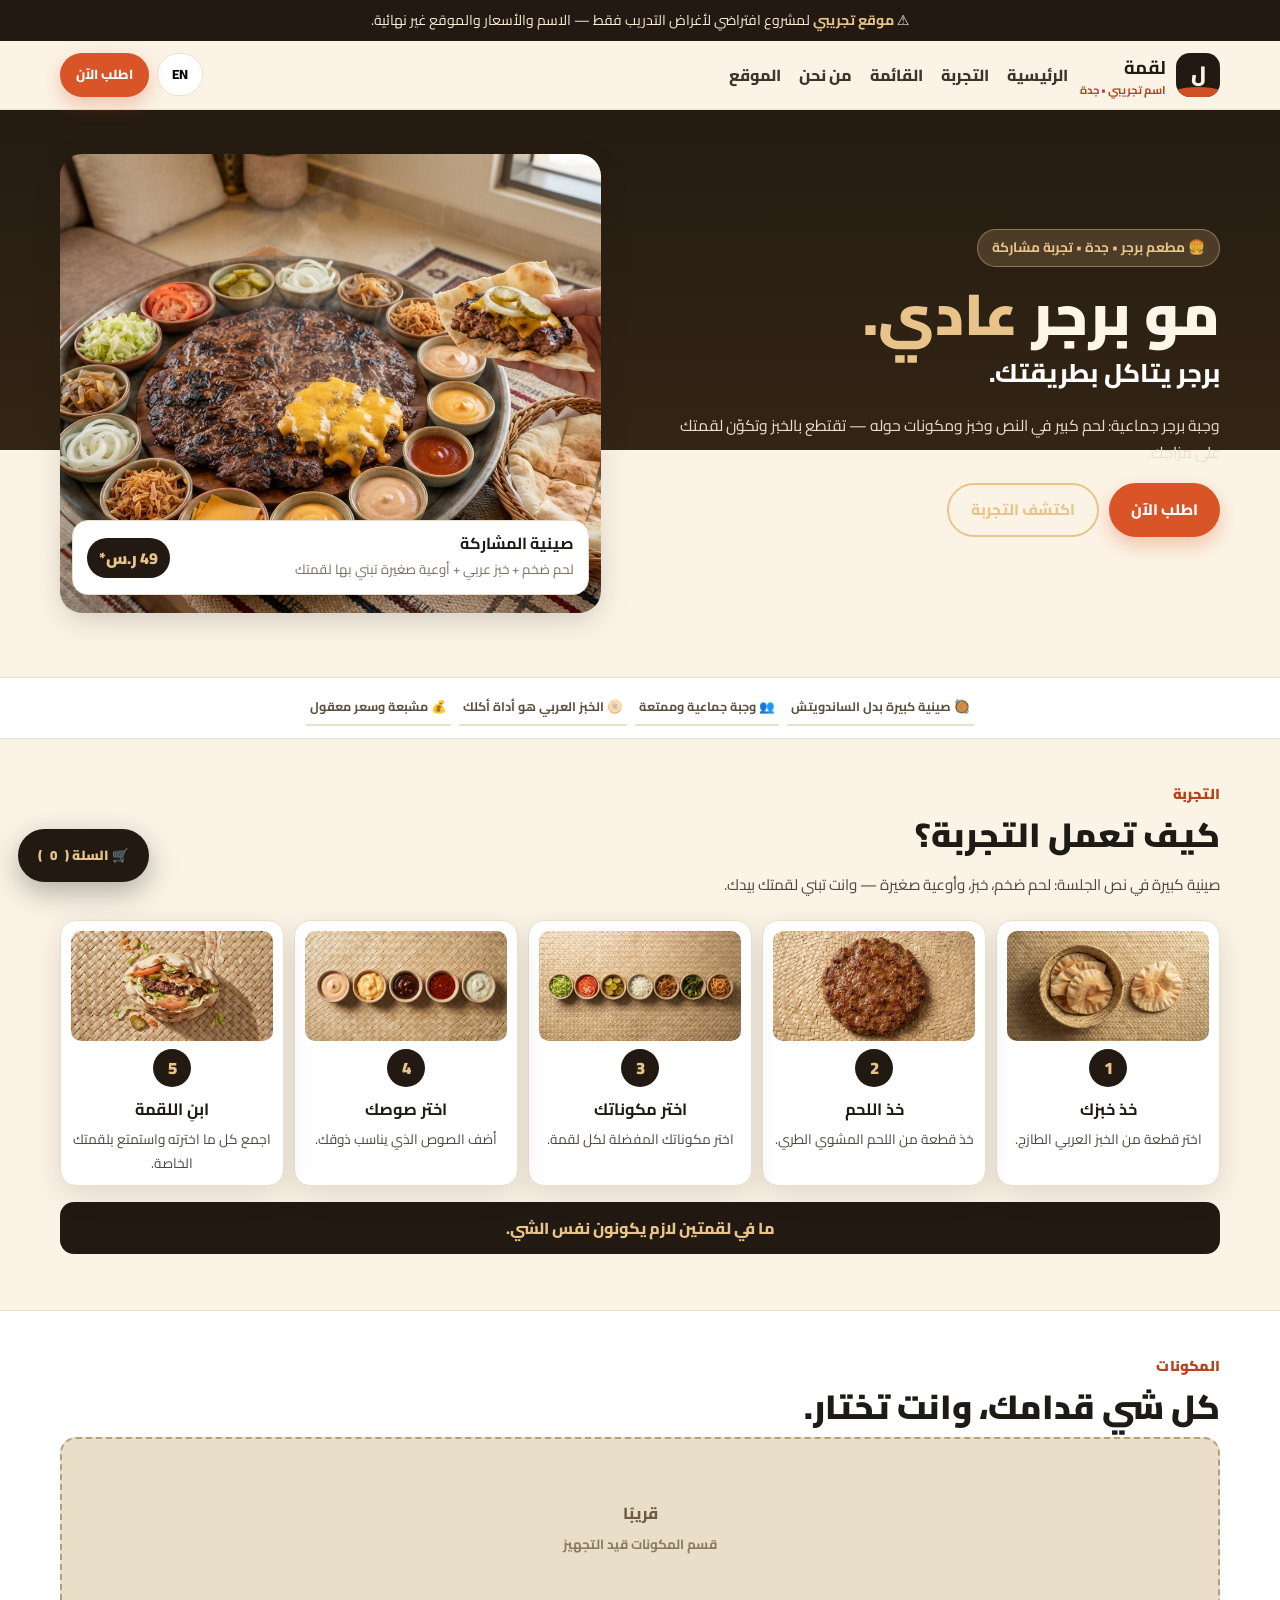
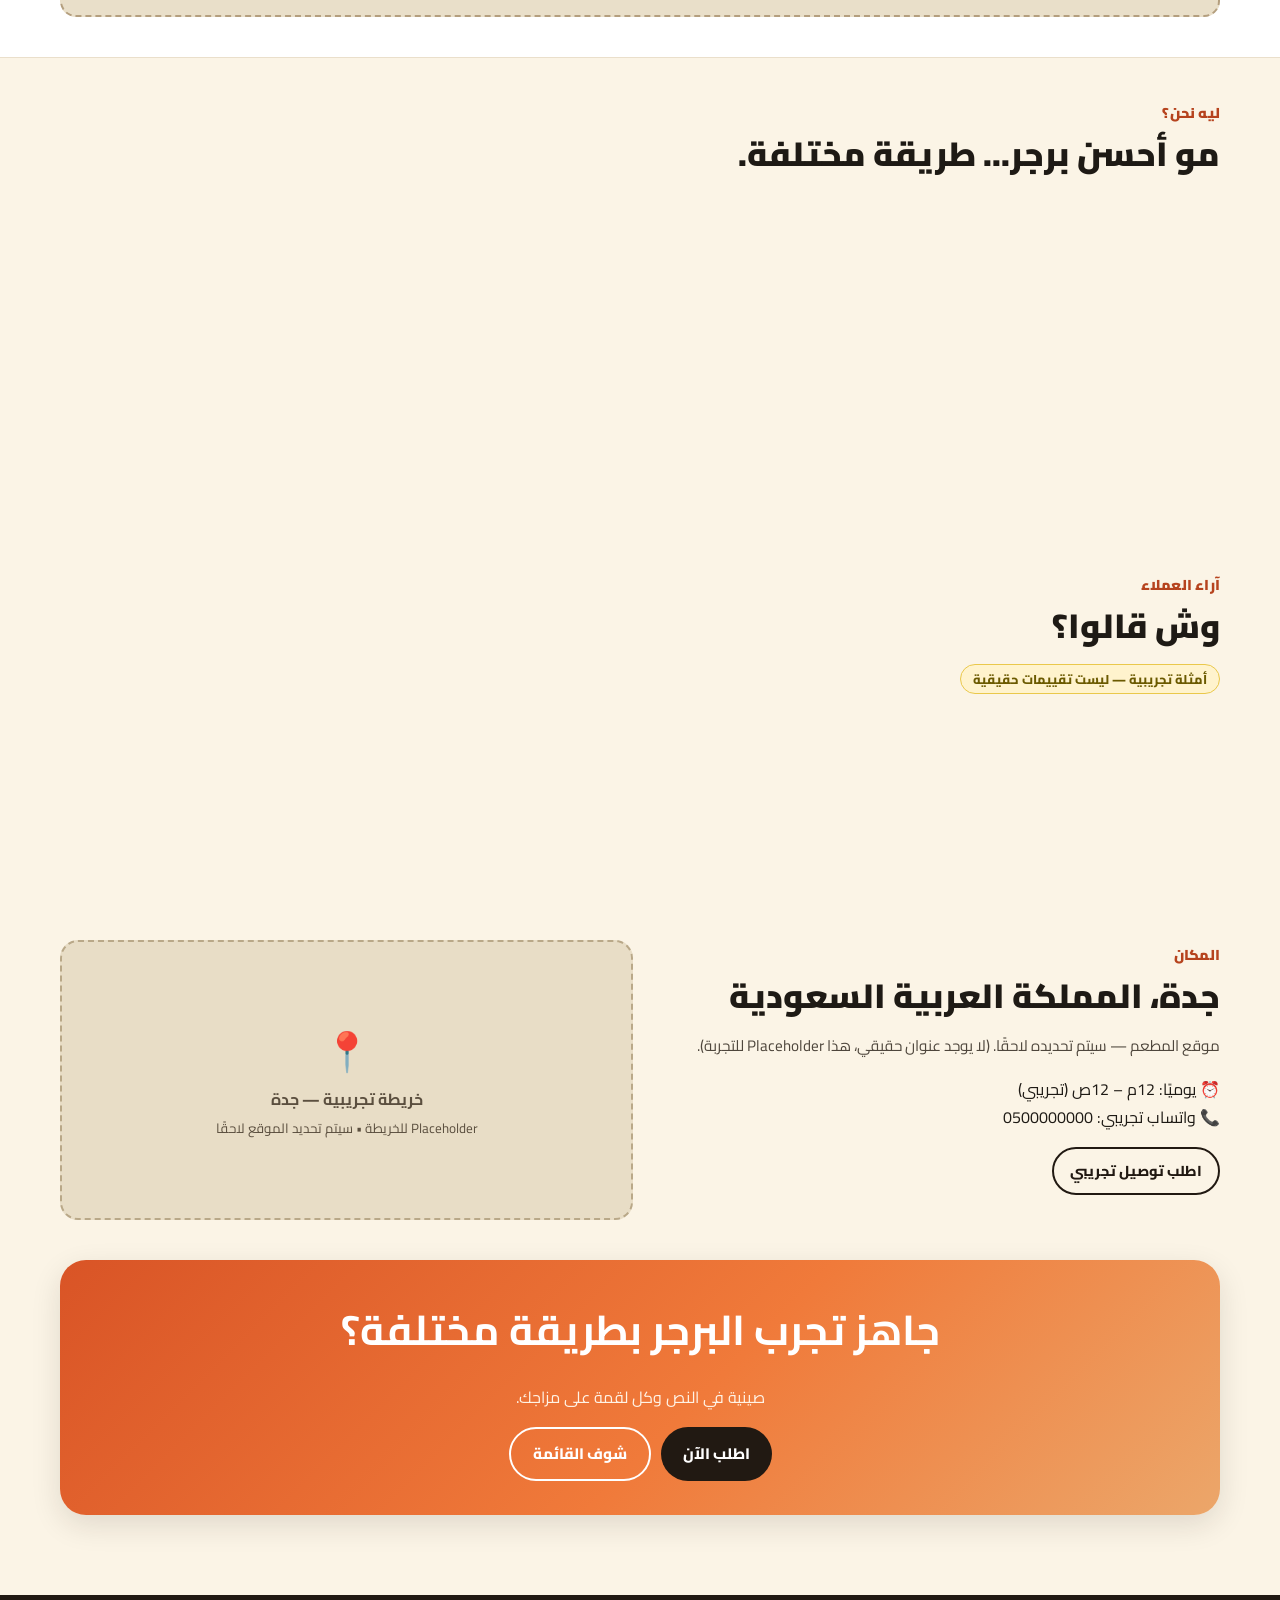
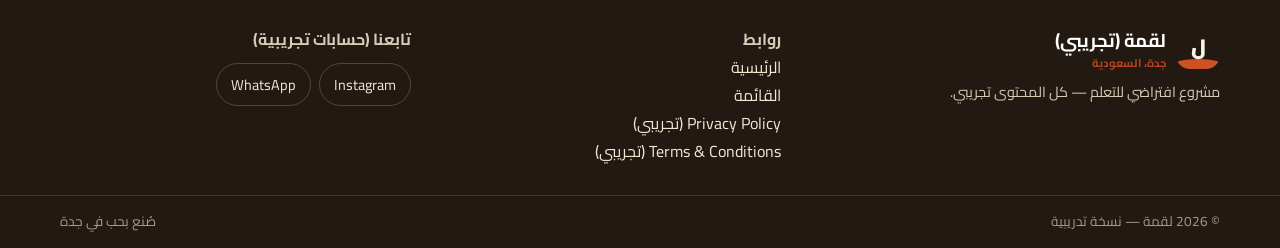
==== commit 39b983e3: "إعادة تسمية المشروع إلى لقمة" ====
--- a/index.html
+++ b/index.html
@@ -3,13 +3,13 @@
 <head>
 <meta charset="utf-8">
 <meta name="viewport" content="width=device-width,initial-scale=1">
-<title>مطعم برجر بطريقة مختلفة في جدة | برجر حاتم (اسم تجريبي)</title>
+<title>مطعم برجر بطريقة مختلفة في جدة | لقمة (اسم تجريبي)</title>
 <meta name="description" content="جرّب البرجر بطريقة مختلفة في جدة. وجبة جماعية، لحم مشوي، خبز ومكونات تختار منها كل لقمة بطريقتك.">
 <link rel="preconnect" href="https://fonts.googleapis.com">
 <link rel="preconnect" href="https://fonts.gstatic.com" crossorigin>
 <link href="https://fonts.googleapis.com/css2?family=Cairo:wght@400;500;700;800;900&display=swap" rel="stylesheet">
 <link rel="stylesheet" href="assets/css/style.css">
-<link rel="icon" href="data:image/svg+xml,<svg xmlns='http://www.w3.org/2000/svg' viewBox='0 0 100 100'><circle cx='50' cy='50' r='46' fill='%23211912'/><text x='50' y='66' font-size='48' text-anchor='middle' fill='%23E9C48A' font-family='sans-serif' font-weight='bold'>ح</text></svg>">
+<link rel="icon" href="data:image/svg+xml,<svg xmlns='http://www.w3.org/2000/svg' viewBox='0 0 100 100'><circle cx='50' cy='50' r='46' fill='%23211912'/><text x='50' y='66' font-size='48' text-anchor='middle' fill='%23E9C48A' font-family='sans-serif' font-weight='bold'>ل</text></svg>">
 </head>
 <body>
 <a class="skip-link" href="#main">تخطي للمحتوى</a>
@@ -17,9 +17,9 @@
 
 <header class="site-header">
   <div class="container header-inner">
-    <a class="brand" href="index.html" aria-label="برجر حاتم - الرئيسية">
-      <span class="brand-mark"><span>ح</span></span>
-      <span><b data-en="HATEM BURGER (demo)">برجر حاتم</b><small>اسم تجريبي • جدة</small></span>
+    <a class="brand" href="index.html" aria-label="لقمة - الرئيسية">
+      <span class="brand-mark"><span>ل</span></span>
+      <span><b data-en="LUGMA (demo)">لقمة</b><small>اسم تجريبي • جدة</small></span>
     </a>
     <nav class="main-nav" aria-label="التنقل الرئيسي">
       <a href="index.html" data-en="Home">الرئيسية</a>
@@ -60,7 +60,7 @@
       </div>
     </div>
     <div class="hero-media">
-      <img src="assets/img/siniya.jpg" alt="صينية برجر حاتم: قطعة لحم ضخمة مشوية في المنتصف، جبن ذايب فوق جزء منها، وحولها الخبز وأوعية المكونات الصغيرة" fetchpriority="high">
+      <img src="assets/img/siniya.jpg" alt="صينية لقمة: قطعة لحم ضخمة مشوية في المنتصف، جبن ذايب فوق جزء منها، وحولها الخبز وأوعية المكونات الصغيرة" fetchpriority="high">
       <div class="hero-card">
         <div style="flex:1"><b>صينية المشاركة</b><small>لحم ضخم + خبز عربي + أوعية صغيرة تبني بها لقمتك</small></div>
         <span class="price-chip">49 ر.س*</span>
@@ -169,12 +169,12 @@
 
 <footer>
   <div class="container footer-grid">
-    <div><a class="brand" href="index.html" style="color:#fff"><span class="brand-mark"><span>ح</span></span><span><b>برجر حاتم (تجريبي)</b><small>جدة، السعودية</small></span></a>
+    <div><a class="brand" href="index.html" style="color:#fff"><span class="brand-mark"><span>ل</span></span><span><b>لقمة (تجريبي)</b><small>جدة، السعودية</small></span></a>
     <p style="font-size:.9rem;margin-top:10px">مشروع افتراضي للتعلم — كل المحتوى تجريبي.</p></div>
     <div><b>روابط</b><br><a href="index.html">الرئيسية</a><br><a href="menu.html">القائمة</a><br><a href="#">Privacy Policy (تجريبي)</a><br><a href="#">Terms & Conditions (تجريبي)</a></div>
     <div><b>تابعنا (حسابات تجريبية)</b><div class="socials" style="margin-top:10px"><a href="#" aria-label="انستقرام تجريبي">Instagram</a><a href="https://wa.me/966507044082" aria-label="واتساب">WhatsApp</a></div></div>
   </div>
-  <div class="copy"><div class="container" style="display:flex;justify-content:space-between;flex-wrap:wrap;gap:8px"><span>© <span class="js-year"></span> برجر حاتم — نسخة تدريبية</span><span>صُنع بحب في جدة</span></div></div>
+  <div class="copy"><div class="container" style="display:flex;justify-content:space-between;flex-wrap:wrap;gap:8px"><span>© <span class="js-year"></span> لقمة — نسخة تدريبية</span><span>صُنع بحب في جدة</span></div></div>
 </footer>
 
 <button id="cartFab" class="cart-fab" aria-label="فتح السلة">🛒 السلة (<span class="cart-count">0</span>)</button>
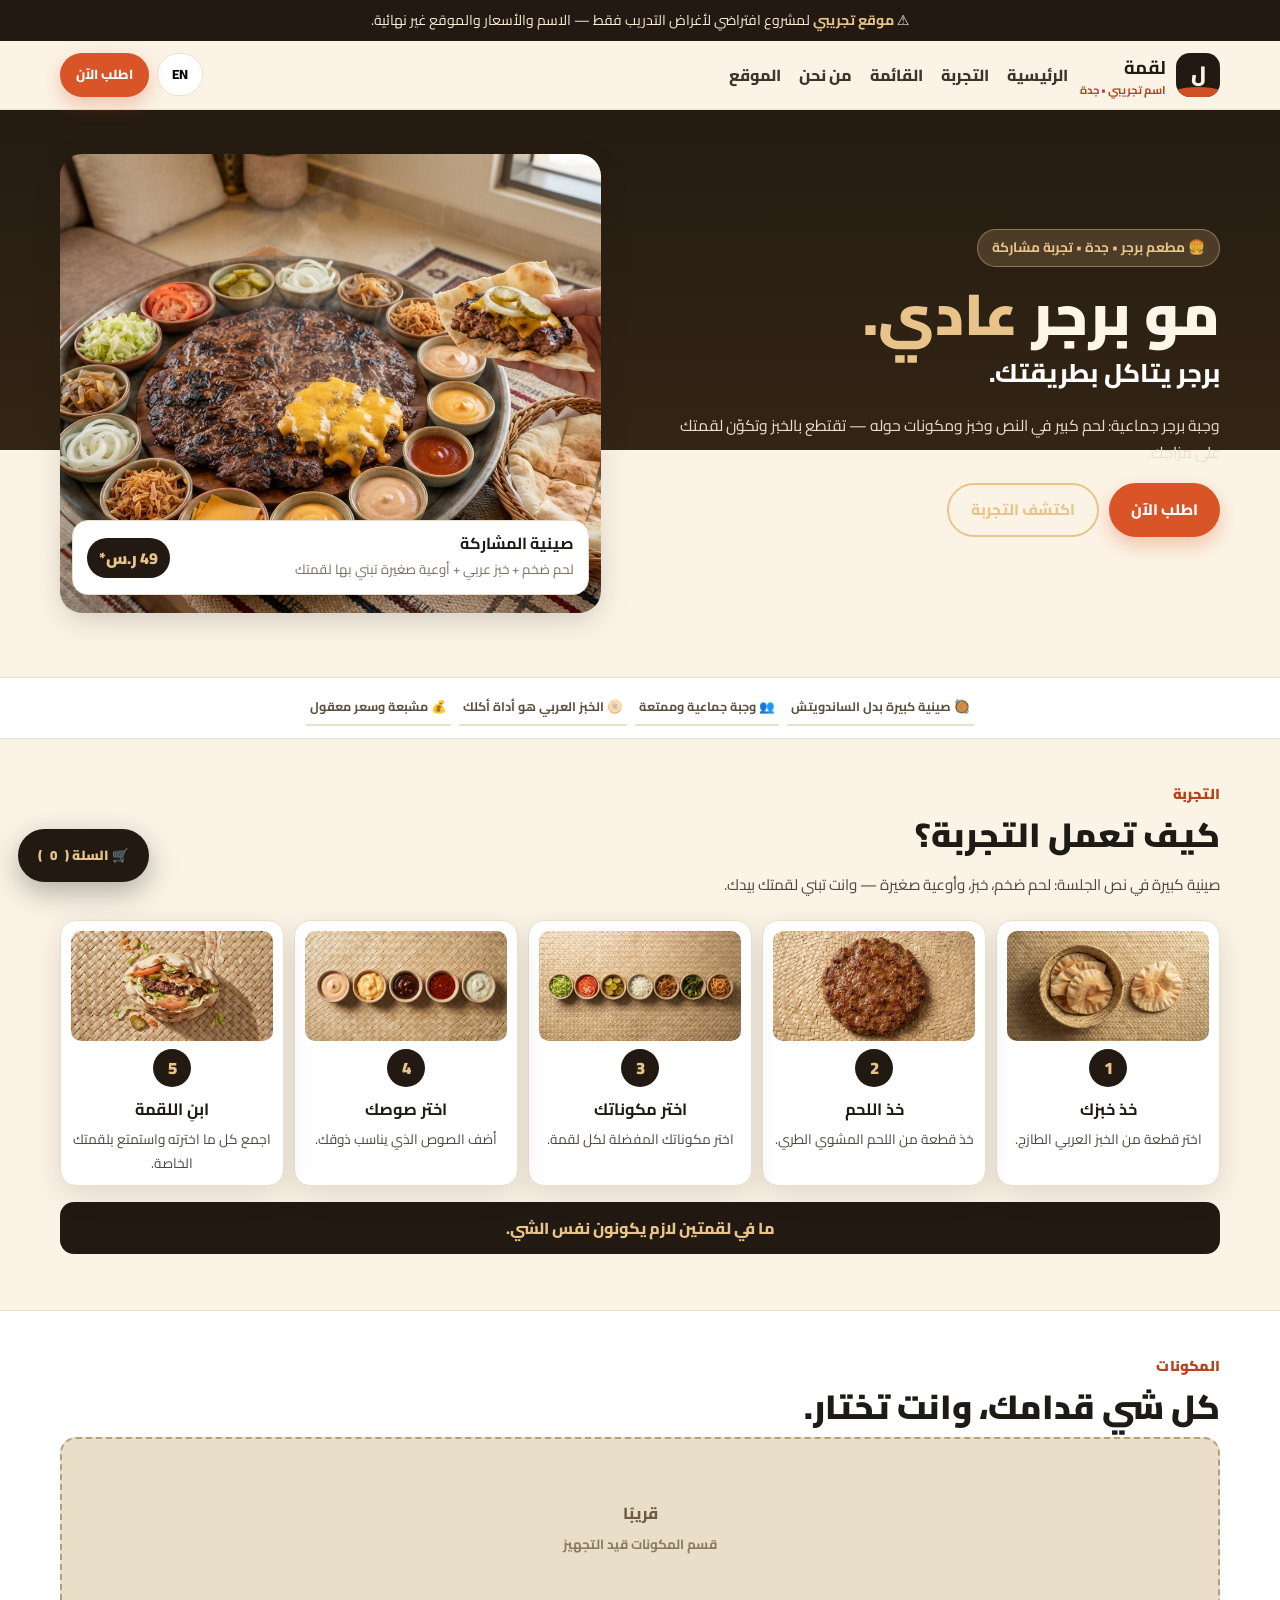
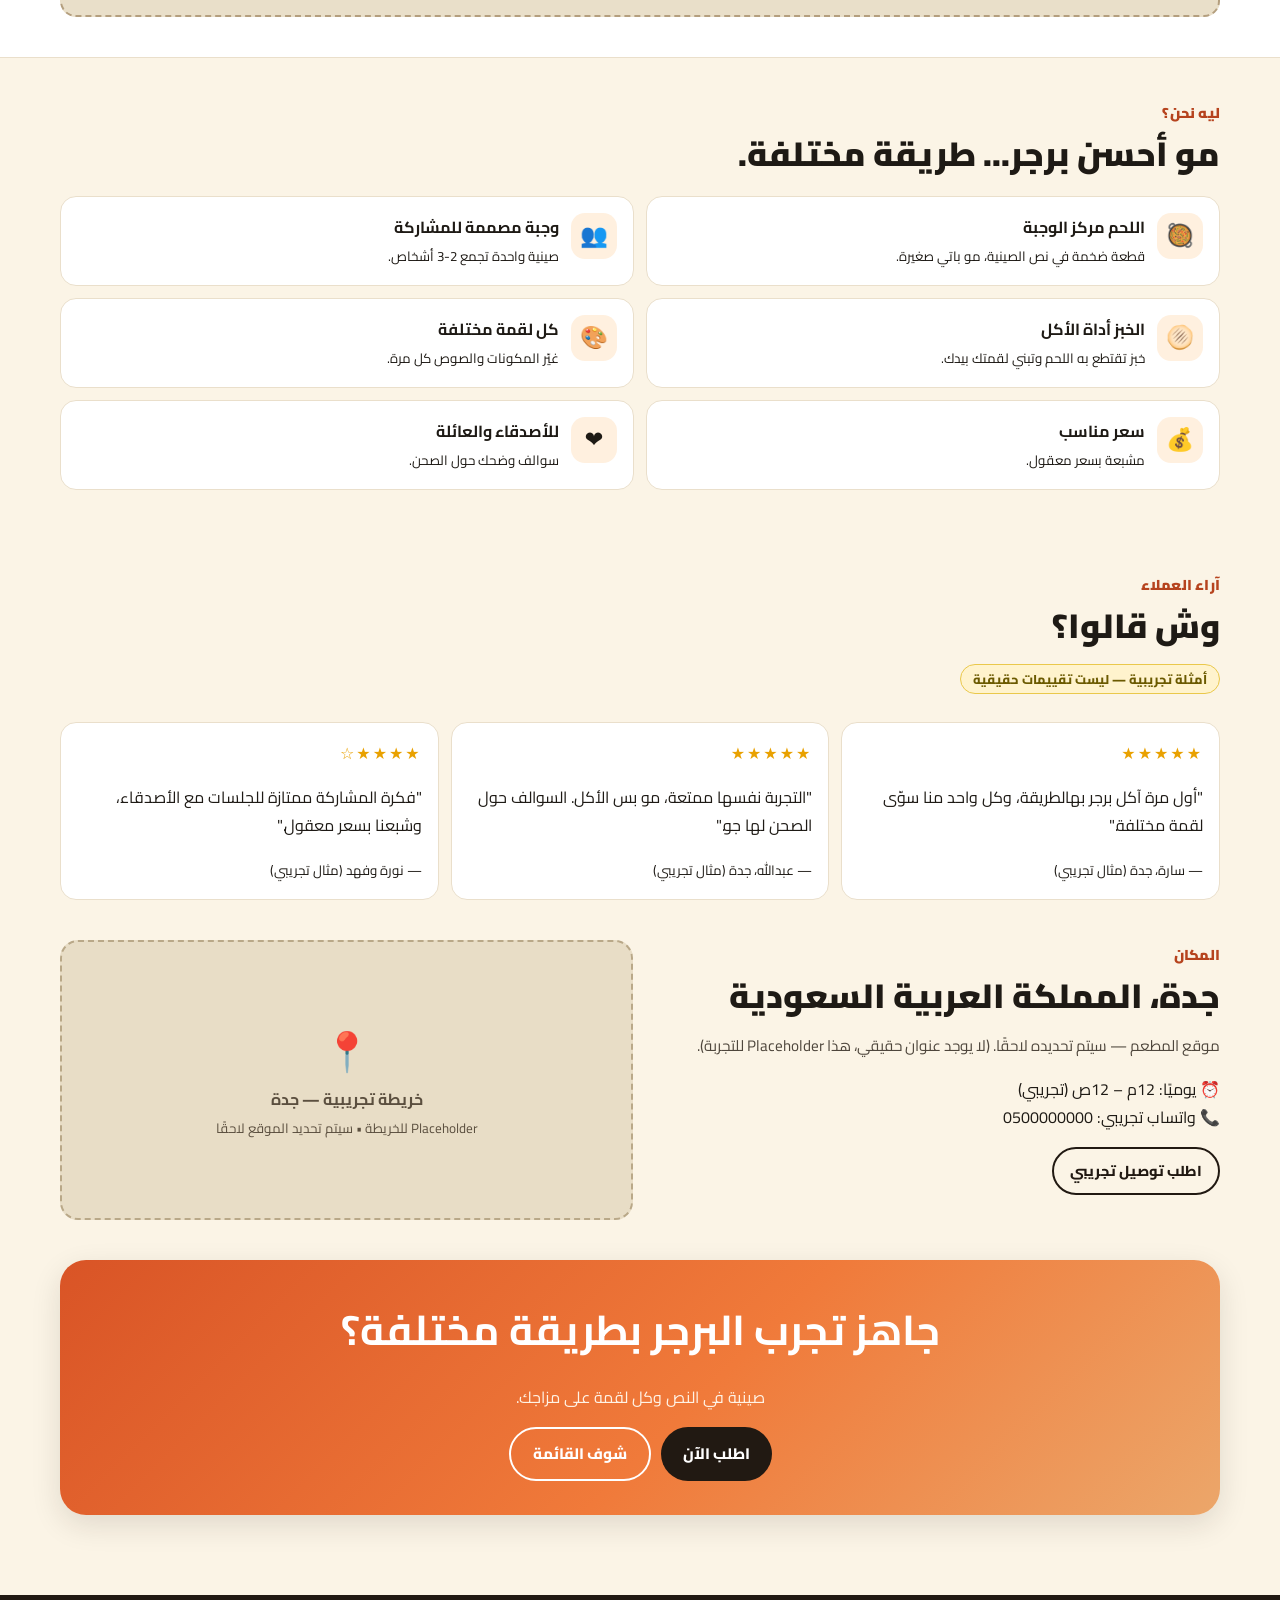
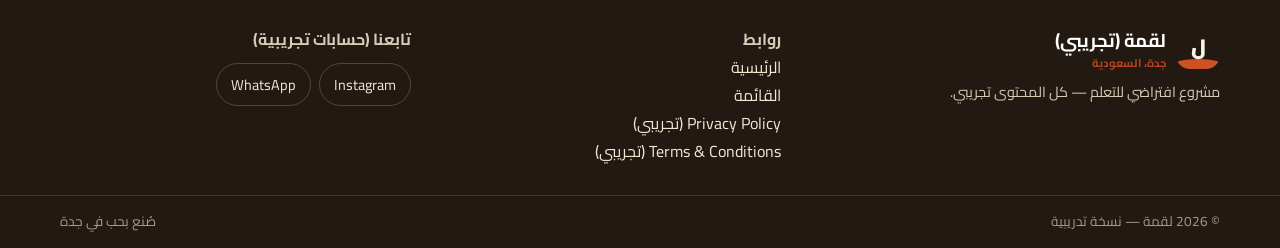
==== commit 09c98c9a: "خط Poppins للإنجليزية + تجهيز مكان الشعار" ====
--- a/index.html
+++ b/index.html
@@ -7,7 +7,7 @@
 <meta name="description" content="جرّب البرجر بطريقة مختلفة في جدة. وجبة جماعية، لحم مشوي، خبز ومكونات تختار منها كل لقمة بطريقتك.">
 <link rel="preconnect" href="https://fonts.googleapis.com">
 <link rel="preconnect" href="https://fonts.gstatic.com" crossorigin>
-<link href="https://fonts.googleapis.com/css2?family=Cairo:wght@400;500;700;800;900&display=swap" rel="stylesheet">
+<link href="https://fonts.googleapis.com/css2?family=Cairo:wght@400;500;700;800;900&family=Poppins:wght@400;500;600;700;800&display=swap" rel="stylesheet">
 <link rel="stylesheet" href="assets/css/style.css">
 <link rel="icon" href="data:image/svg+xml,<svg xmlns='http://www.w3.org/2000/svg' viewBox='0 0 100 100'><circle cx='50' cy='50' r='46' fill='%23211912'/><text x='50' y='66' font-size='48' text-anchor='middle' fill='%23E9C48A' font-family='sans-serif' font-weight='bold'>ل</text></svg>">
 </head>
@@ -19,7 +19,7 @@
   <div class="container header-inner">
     <a class="brand" href="index.html" aria-label="لقمة - الرئيسية">
       <span class="brand-mark"><span>ل</span></span>
-      <span><b data-en="LUGMA (demo)">لقمة</b><small>اسم تجريبي • جدة</small></span>
+      <span><b data-en="LUQMA (demo)">لقمة</b><small>اسم تجريبي • جدة</small></span>
     </a>
     <nav class="main-nav" aria-label="التنقل الرئيسي">
       <a href="index.html" data-en="Home">الرئيسية</a>
--- a/assets/css/style.css
+++ b/assets/css/style.css
@@ -22,6 +22,7 @@
   margin:0;font-family:var(--font);background:var(--cream);color:var(--ink);
   line-height:1.75;-webkit-font-smoothing:antialiased;
 }
+html[lang="en"] body{font-family:"Poppins","Cairo",system-ui,-apple-system,"Segoe UI",Tahoma,Arial,sans-serif;letter-spacing:0}
 [dir="ltr"] body{letter-spacing:0}
 img{max-width:100%;display:block}
 a{color:inherit}
@@ -38,6 +39,7 @@
 .brand-mark{width:44px;height:44px;border-radius:14px;background:var(--charcoal);color:var(--cream);display:grid;place-items:center;font-weight:900;font-size:1.3rem;position:relative;overflow:hidden}
 .brand-mark::after{content:"";position:absolute;inset:auto -10px -12px -10px;height:22px;background:var(--accent);border-radius:50% 50% 0 0;opacity:.95}
 .brand-mark span{position:relative;z-index:1}
+.brand-mark img{position:relative;z-index:1;width:100%;height:100%;object-fit:cover}
 .brand small{display:block;font-weight:700;font-size:.7rem;color:var(--accent-dark);line-height:1;margin-top:2px}
 .brand b{font-size:1.15rem;line-height:1}
 .main-nav{display:none}
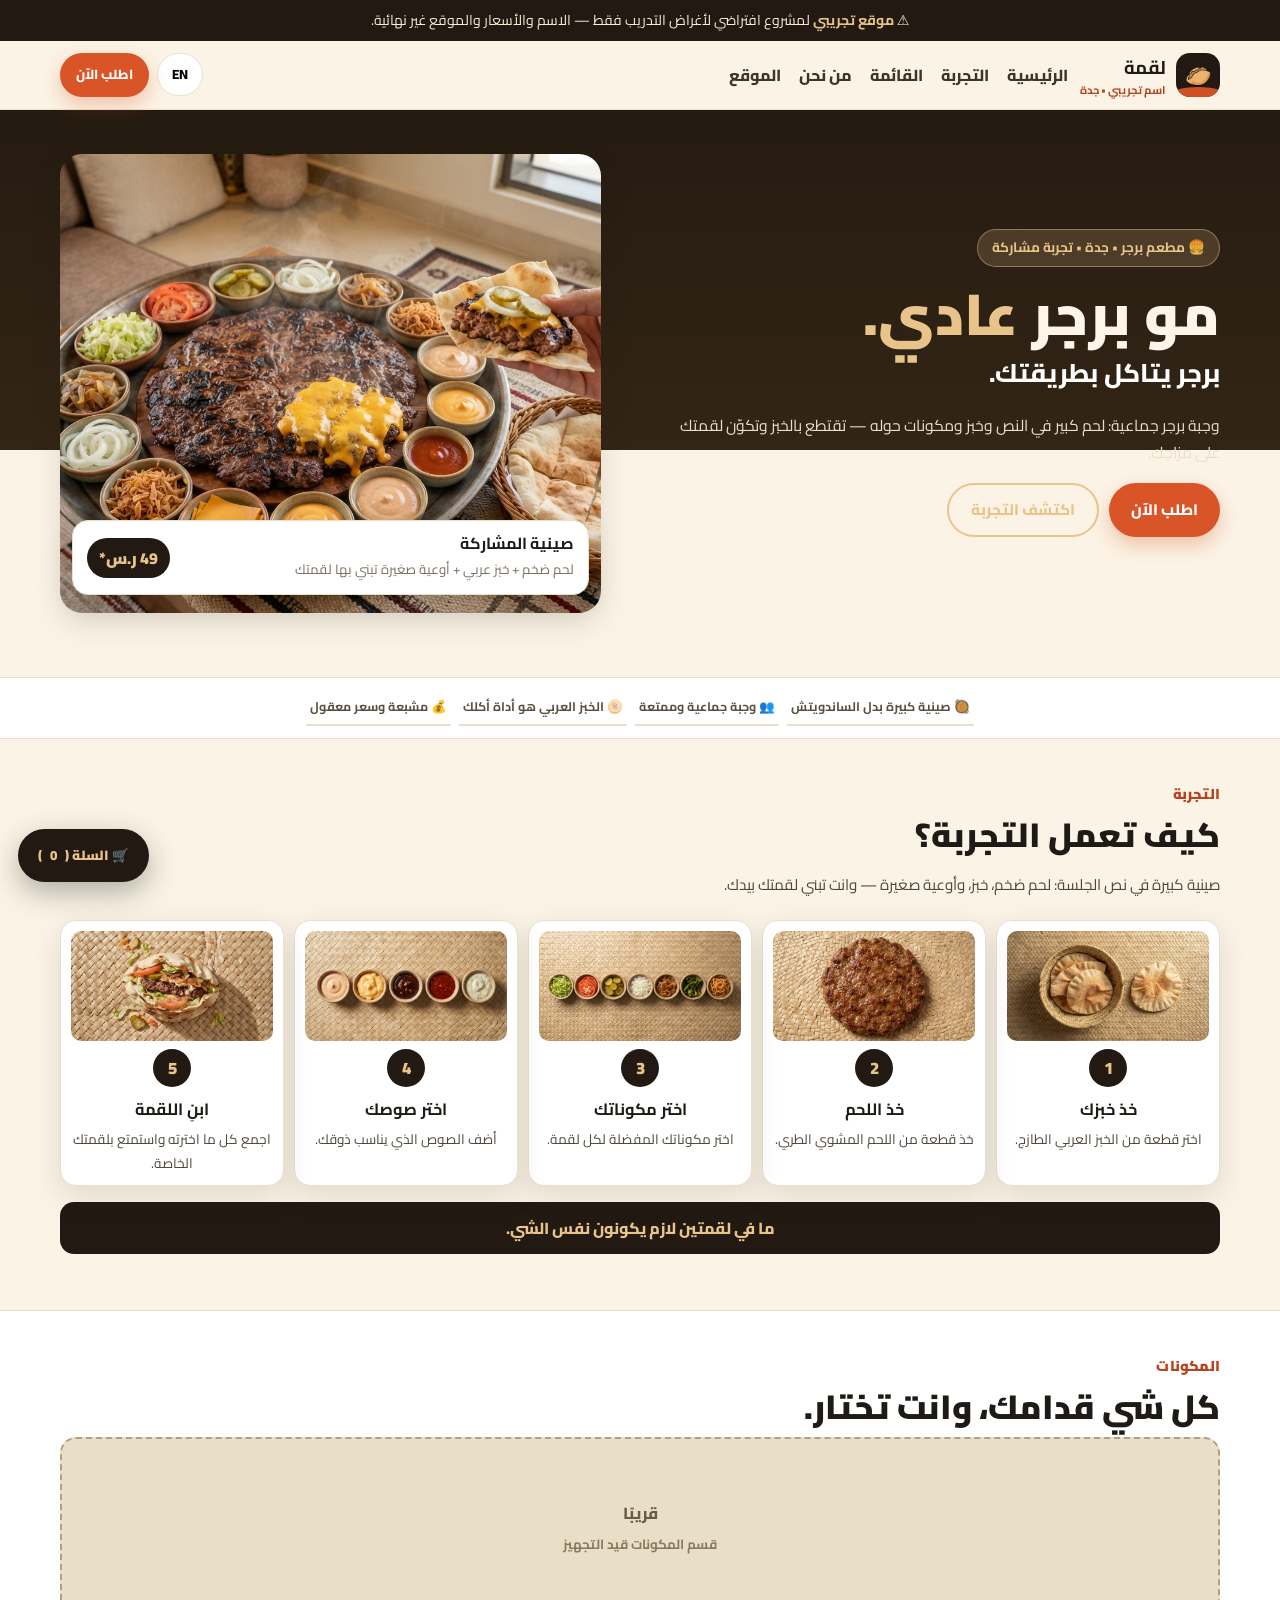
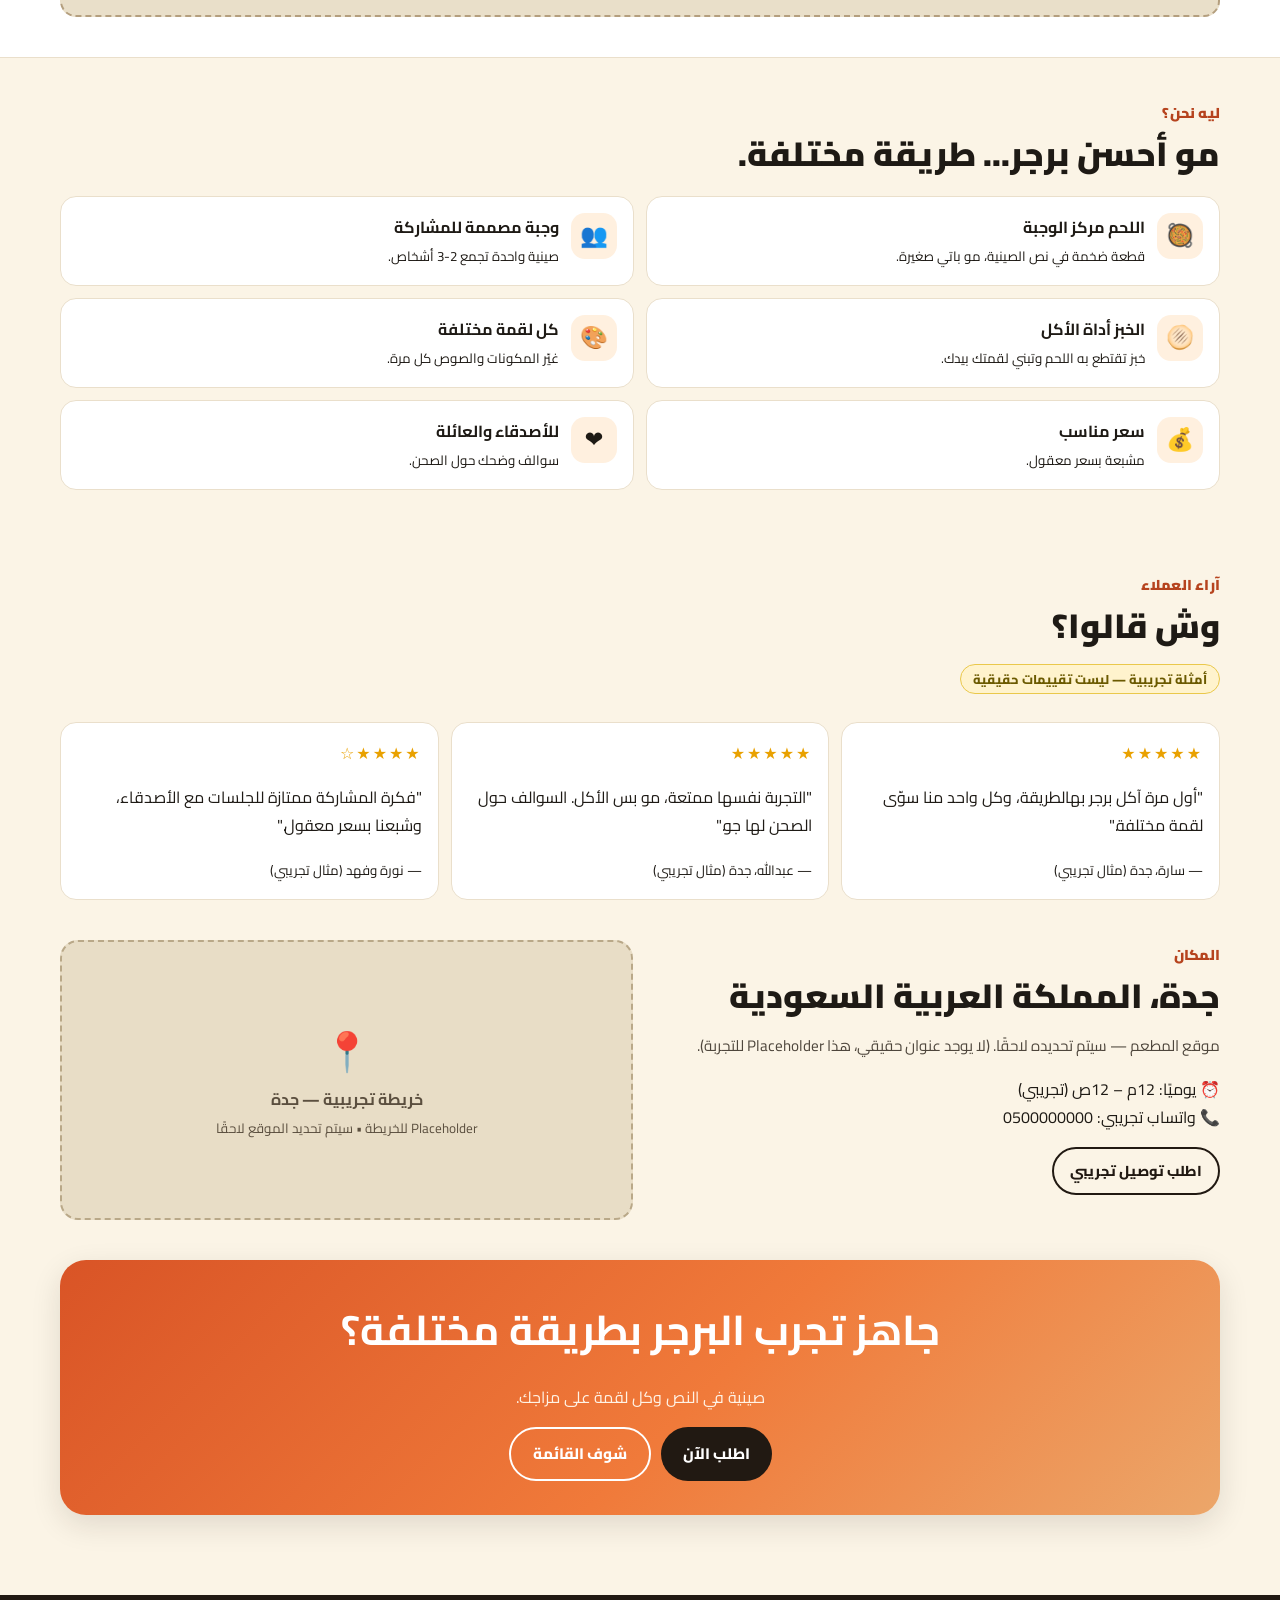
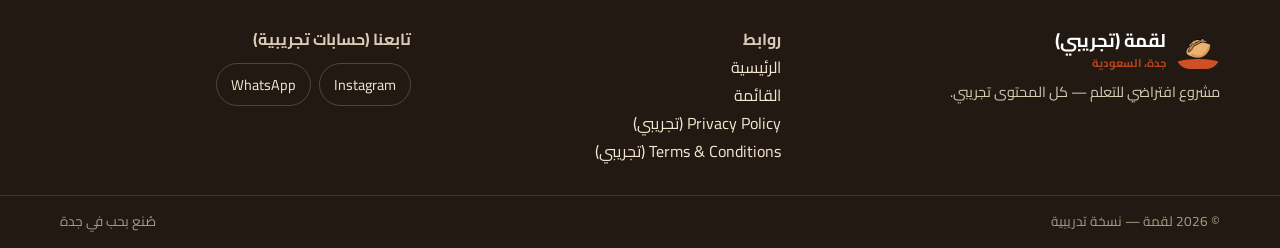
==== commit 9181542e: "تركيب شعار لقمة في الهيدر والفوتر والأيقونة" ====
--- a/index.html
+++ b/index.html
@@ -9,7 +9,8 @@
 <link rel="preconnect" href="https://fonts.gstatic.com" crossorigin>
 <link href="https://fonts.googleapis.com/css2?family=Cairo:wght@400;500;700;800;900&family=Poppins:wght@400;500;600;700;800&display=swap" rel="stylesheet">
 <link rel="stylesheet" href="assets/css/style.css">
-<link rel="icon" href="data:image/svg+xml,<svg xmlns='http://www.w3.org/2000/svg' viewBox='0 0 100 100'><circle cx='50' cy='50' r='46' fill='%23211912'/><text x='50' y='66' font-size='48' text-anchor='middle' fill='%23E9C48A' font-family='sans-serif' font-weight='bold'>ل</text></svg>">
+<link rel="icon" type="image/png" href="assets/img/logo.png">
+<link rel="apple-touch-icon" href="assets/img/logo.png">
 </head>
 <body>
 <a class="skip-link" href="#main">تخطي للمحتوى</a>
@@ -18,7 +19,7 @@
 <header class="site-header">
   <div class="container header-inner">
     <a class="brand" href="index.html" aria-label="لقمة - الرئيسية">
-      <span class="brand-mark"><span>ل</span></span>
+      <span class="brand-mark"><img src="assets/img/logo.png" alt="شعار لقمة"></span>
       <span><b data-en="LUQMA (demo)">لقمة</b><small>اسم تجريبي • جدة</small></span>
     </a>
     <nav class="main-nav" aria-label="التنقل الرئيسي">
@@ -169,7 +170,7 @@
 
 <footer>
   <div class="container footer-grid">
-    <div><a class="brand" href="index.html" style="color:#fff"><span class="brand-mark"><span>ل</span></span><span><b>لقمة (تجريبي)</b><small>جدة، السعودية</small></span></a>
+    <div><a class="brand" href="index.html" style="color:#fff"><span class="brand-mark"><img src="assets/img/logo.png" alt="شعار لقمة"></span><span><b>لقمة (تجريبي)</b><small>جدة، السعودية</small></span></a>
     <p style="font-size:.9rem;margin-top:10px">مشروع افتراضي للتعلم — كل المحتوى تجريبي.</p></div>
     <div><b>روابط</b><br><a href="index.html">الرئيسية</a><br><a href="menu.html">القائمة</a><br><a href="#">Privacy Policy (تجريبي)</a><br><a href="#">Terms & Conditions (تجريبي)</a></div>
     <div><b>تابعنا (حسابات تجريبية)</b><div class="socials" style="margin-top:10px"><a href="#" aria-label="انستقرام تجريبي">Instagram</a><a href="https://wa.me/966507044082" aria-label="واتساب">WhatsApp</a></div></div>
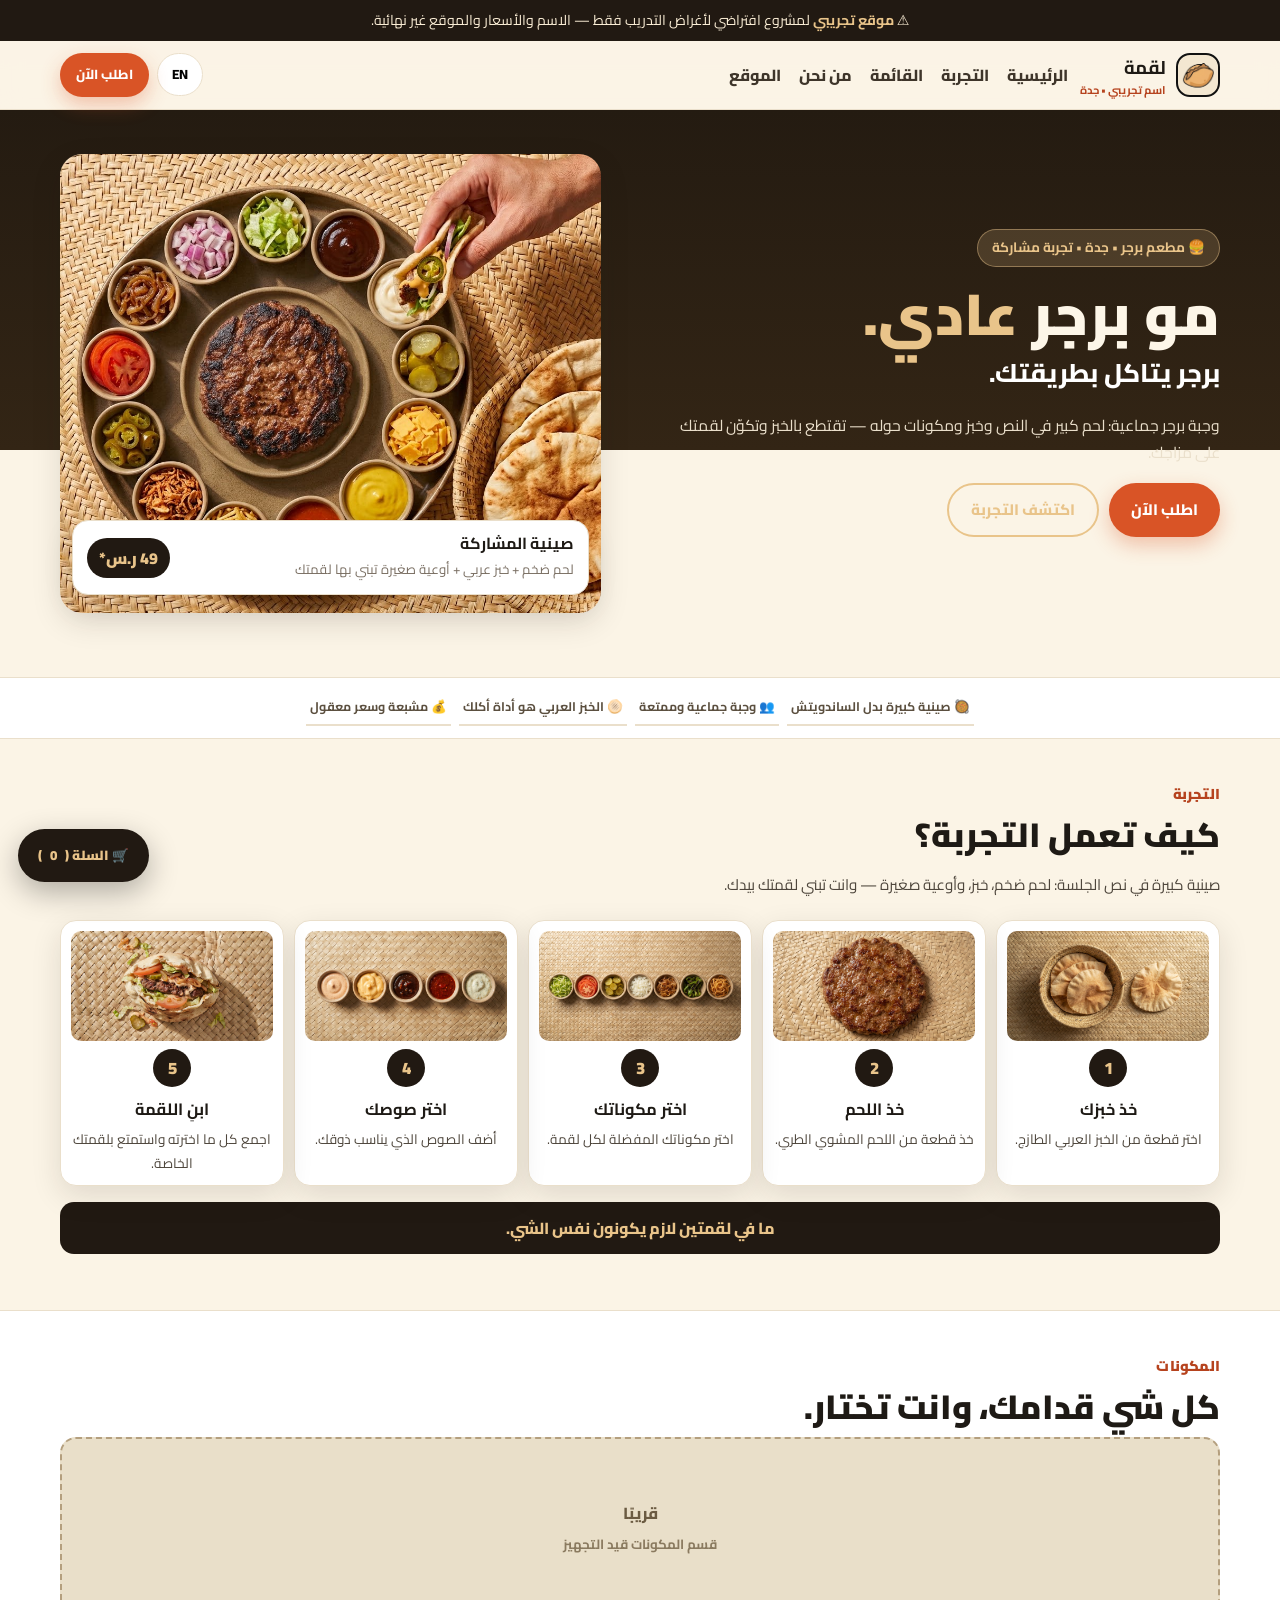
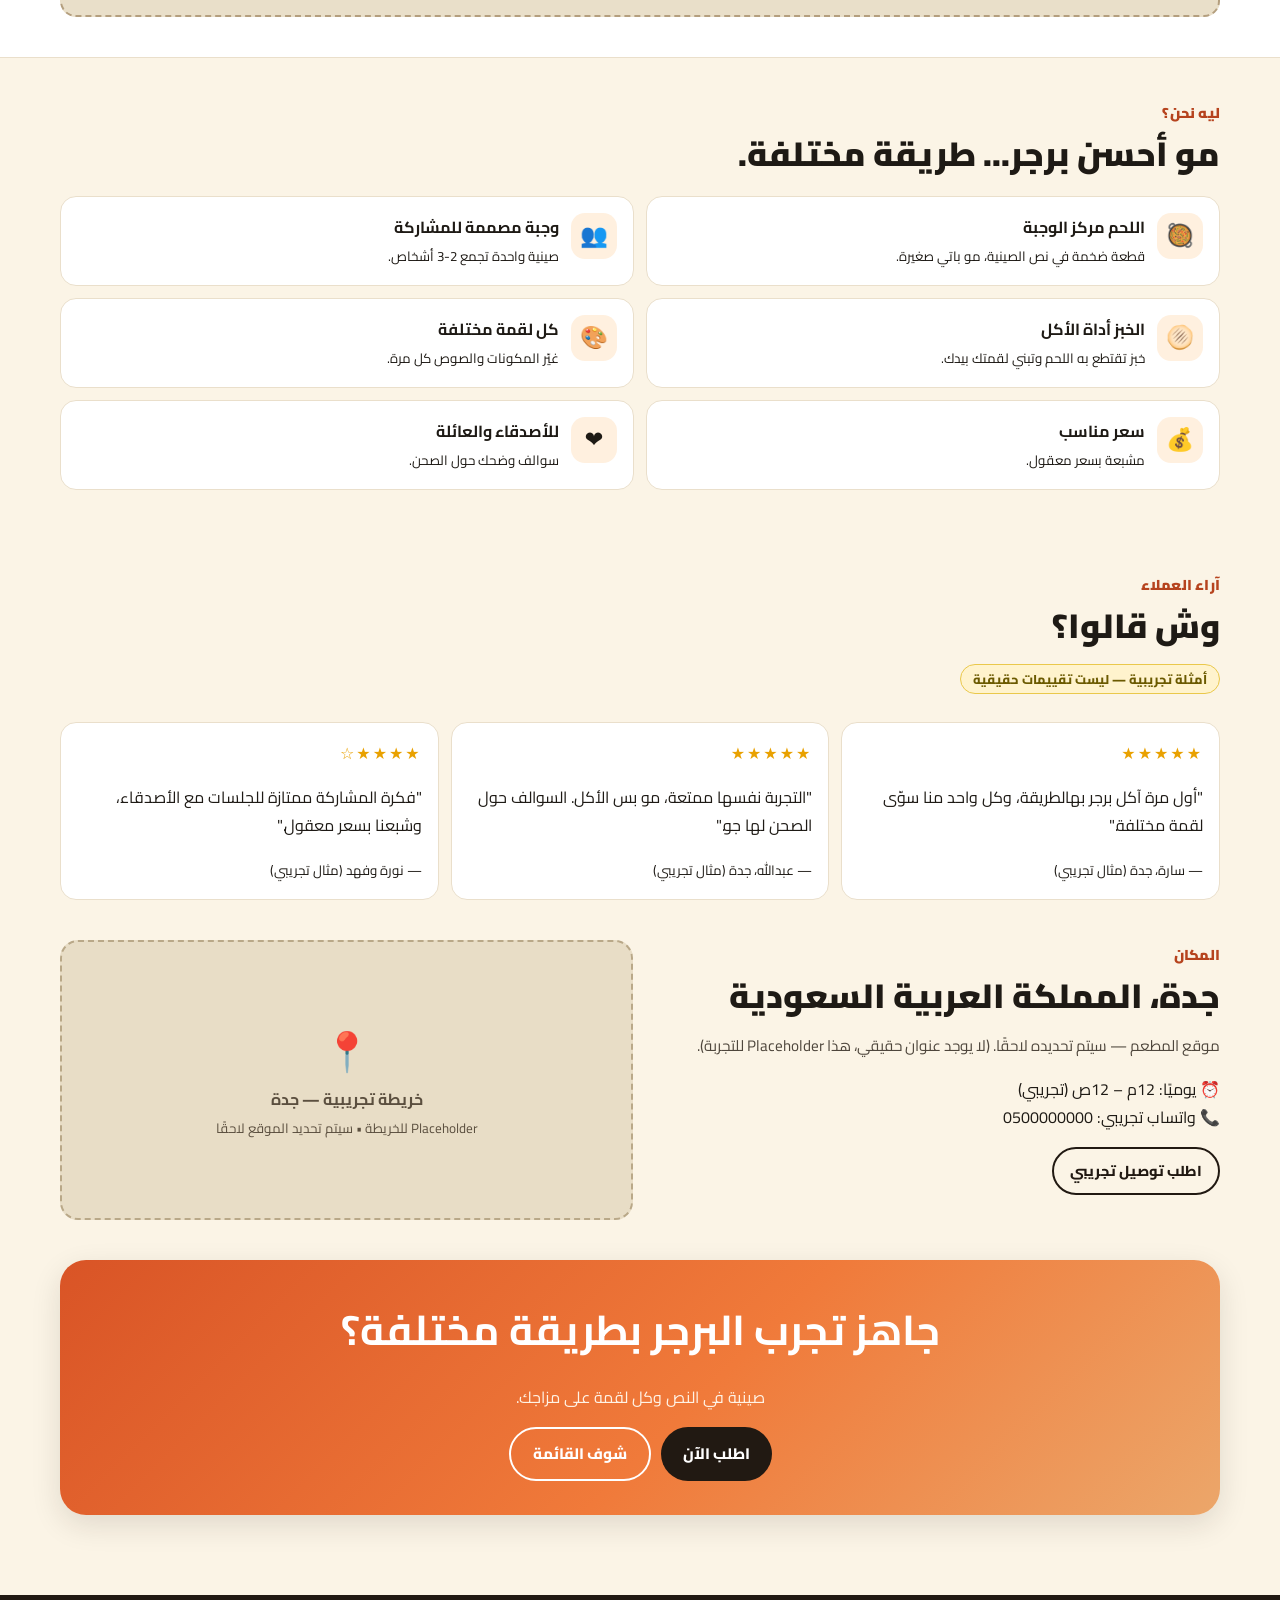
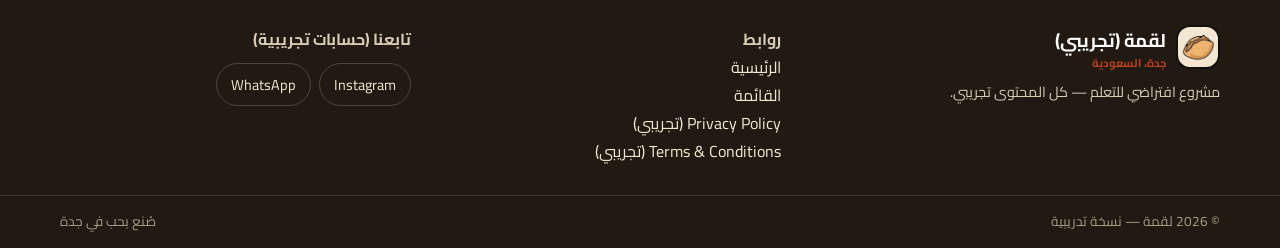
==== commit 8c796dfb: "استبدال الصورة الرئيسية بصينية لقمة الدائرية" ====
--- a/index.html
+++ b/index.html
@@ -61,7 +61,7 @@
       </div>
     </div>
     <div class="hero-media">
-      <img src="assets/img/siniya.jpg" alt="صينية لقمة: قطعة لحم ضخمة مشوية في المنتصف، جبن ذايب فوق جزء منها، وحولها الخبز وأوعية المكونات الصغيرة" fetchpriority="high">
+      <img src="assets/img/siniya.jpg" alt="صينية لقمة الدائرية: لحم مشوي في النص، أوعية المكونات والصوصات حوله، يد تبني لقمة بالخبز، وسلة خبز بجانبها" fetchpriority="high">
       <div class="hero-card">
         <div style="flex:1"><b>صينية المشاركة</b><small>لحم ضخم + خبز عربي + أوعية صغيرة تبني بها لقمتك</small></div>
         <span class="price-chip">49 ر.س*</span>
--- a/assets/css/style.css
+++ b/assets/css/style.css
@@ -36,10 +36,9 @@
 .site-header{position:sticky;top:0;z-index:80;background:rgba(251,244,230,.92);backdrop-filter:blur(12px);border-bottom:1px solid var(--line)}
 .header-inner{display:flex;align-items:center;gap:12px;padding:12px 0}
 .brand{display:flex;align-items:center;gap:10px;text-decoration:none;font-weight:900}
-.brand-mark{width:44px;height:44px;border-radius:14px;background:var(--charcoal);color:var(--cream);display:grid;place-items:center;font-weight:900;font-size:1.3rem;position:relative;overflow:hidden}
-.brand-mark::after{content:"";position:absolute;inset:auto -10px -12px -10px;height:22px;background:var(--accent);border-radius:50% 50% 0 0;opacity:.95}
+.brand-mark{width:44px;height:44px;border-radius:14px;background:var(--cream-2);border:2px solid #111;display:grid;place-items:center;position:relative;overflow:hidden}
 .brand-mark span{position:relative;z-index:1}
-.brand-mark img{position:relative;z-index:1;width:100%;height:100%;object-fit:cover}
+.brand-mark img{position:relative;z-index:1;width:100%;height:100%;object-fit:cover;transform:scale(1.35)}
 .brand small{display:block;font-weight:700;font-size:.7rem;color:var(--accent-dark);line-height:1;margin-top:2px}
 .brand b{font-size:1.15rem;line-height:1}
 .main-nav{display:none}
